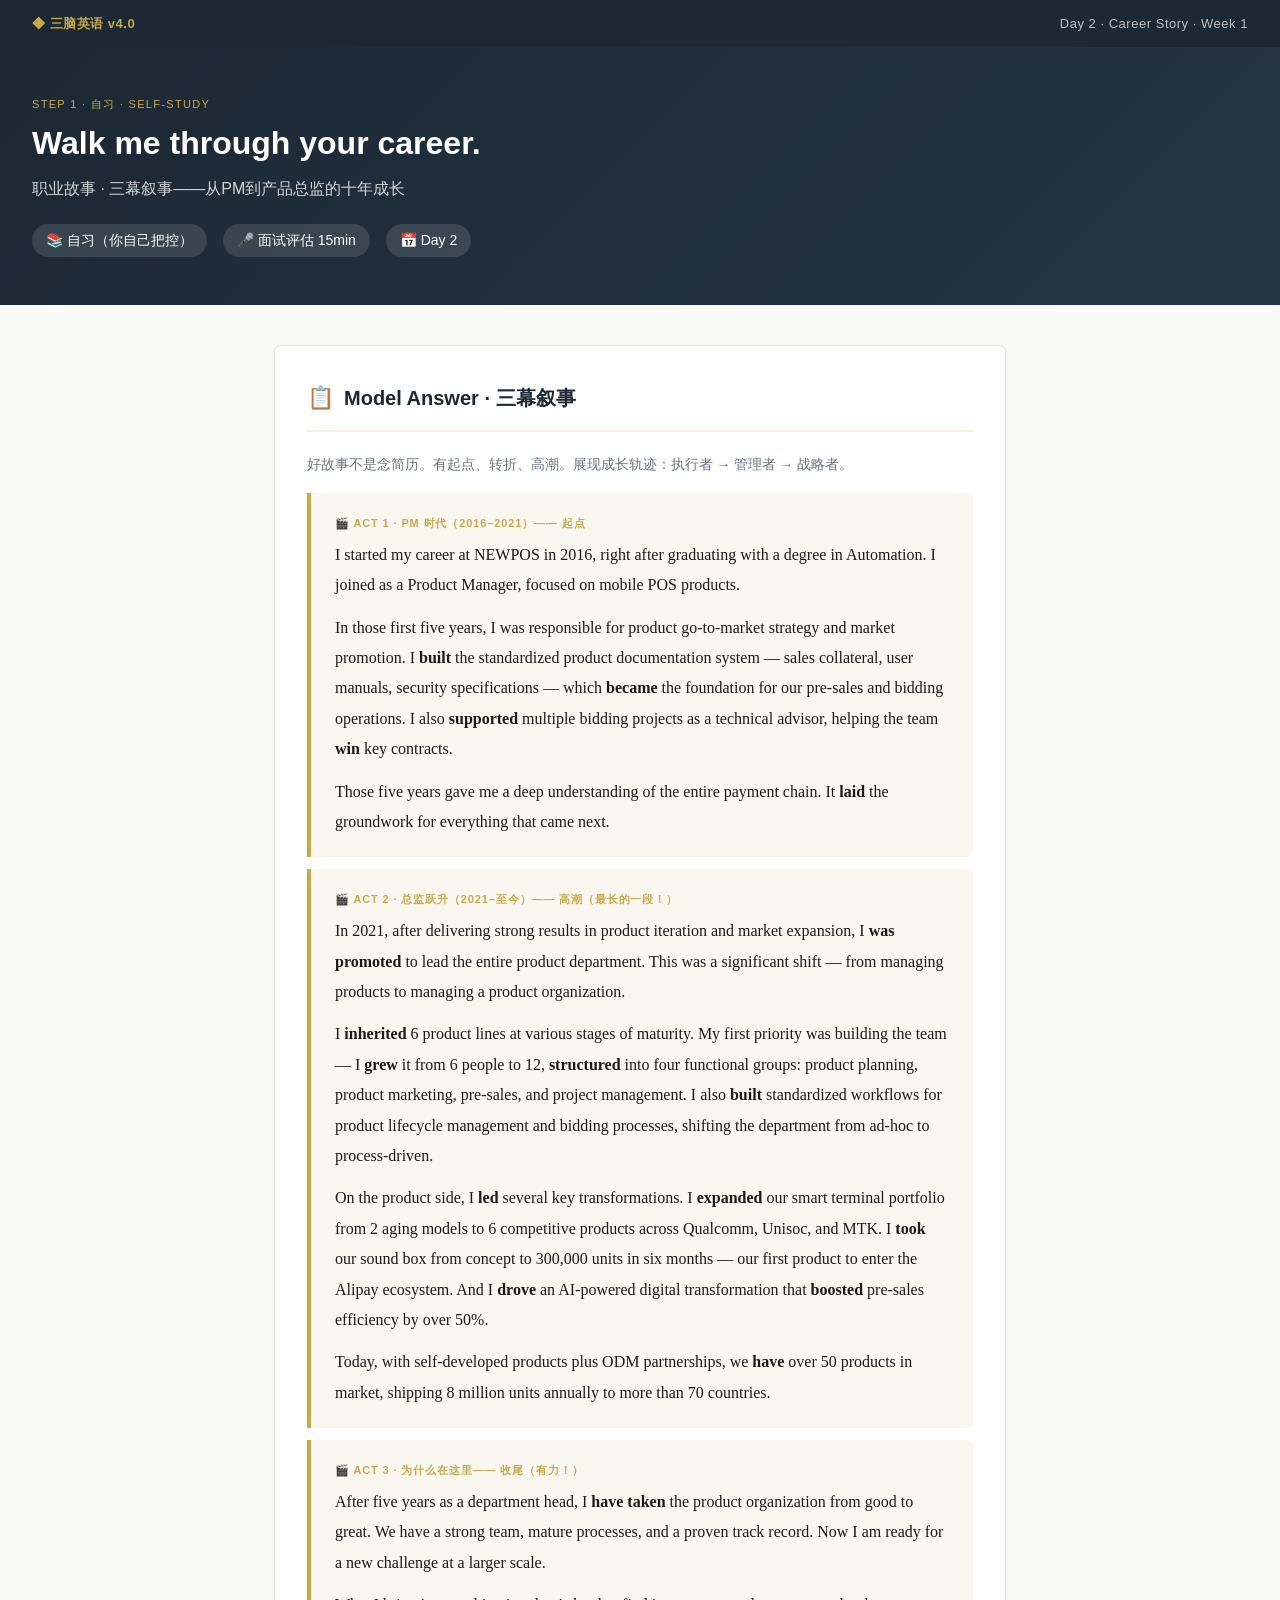
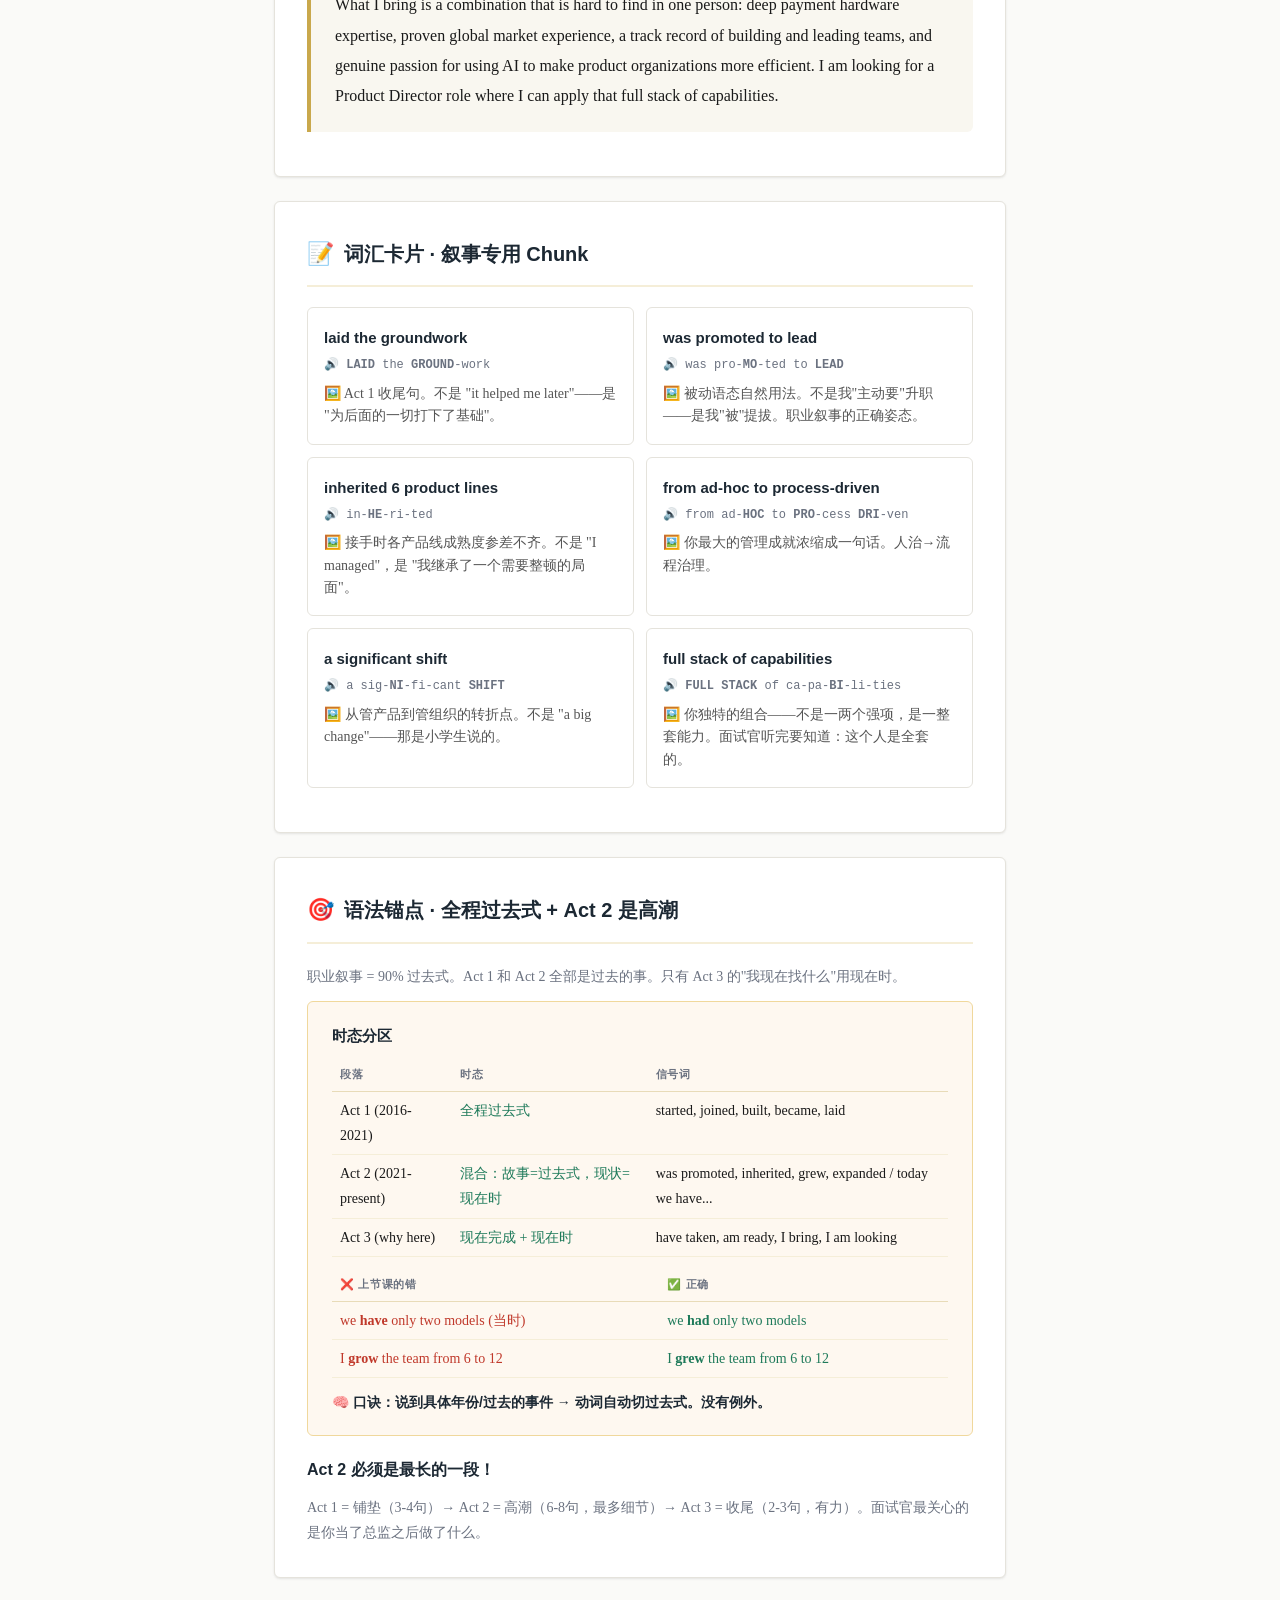
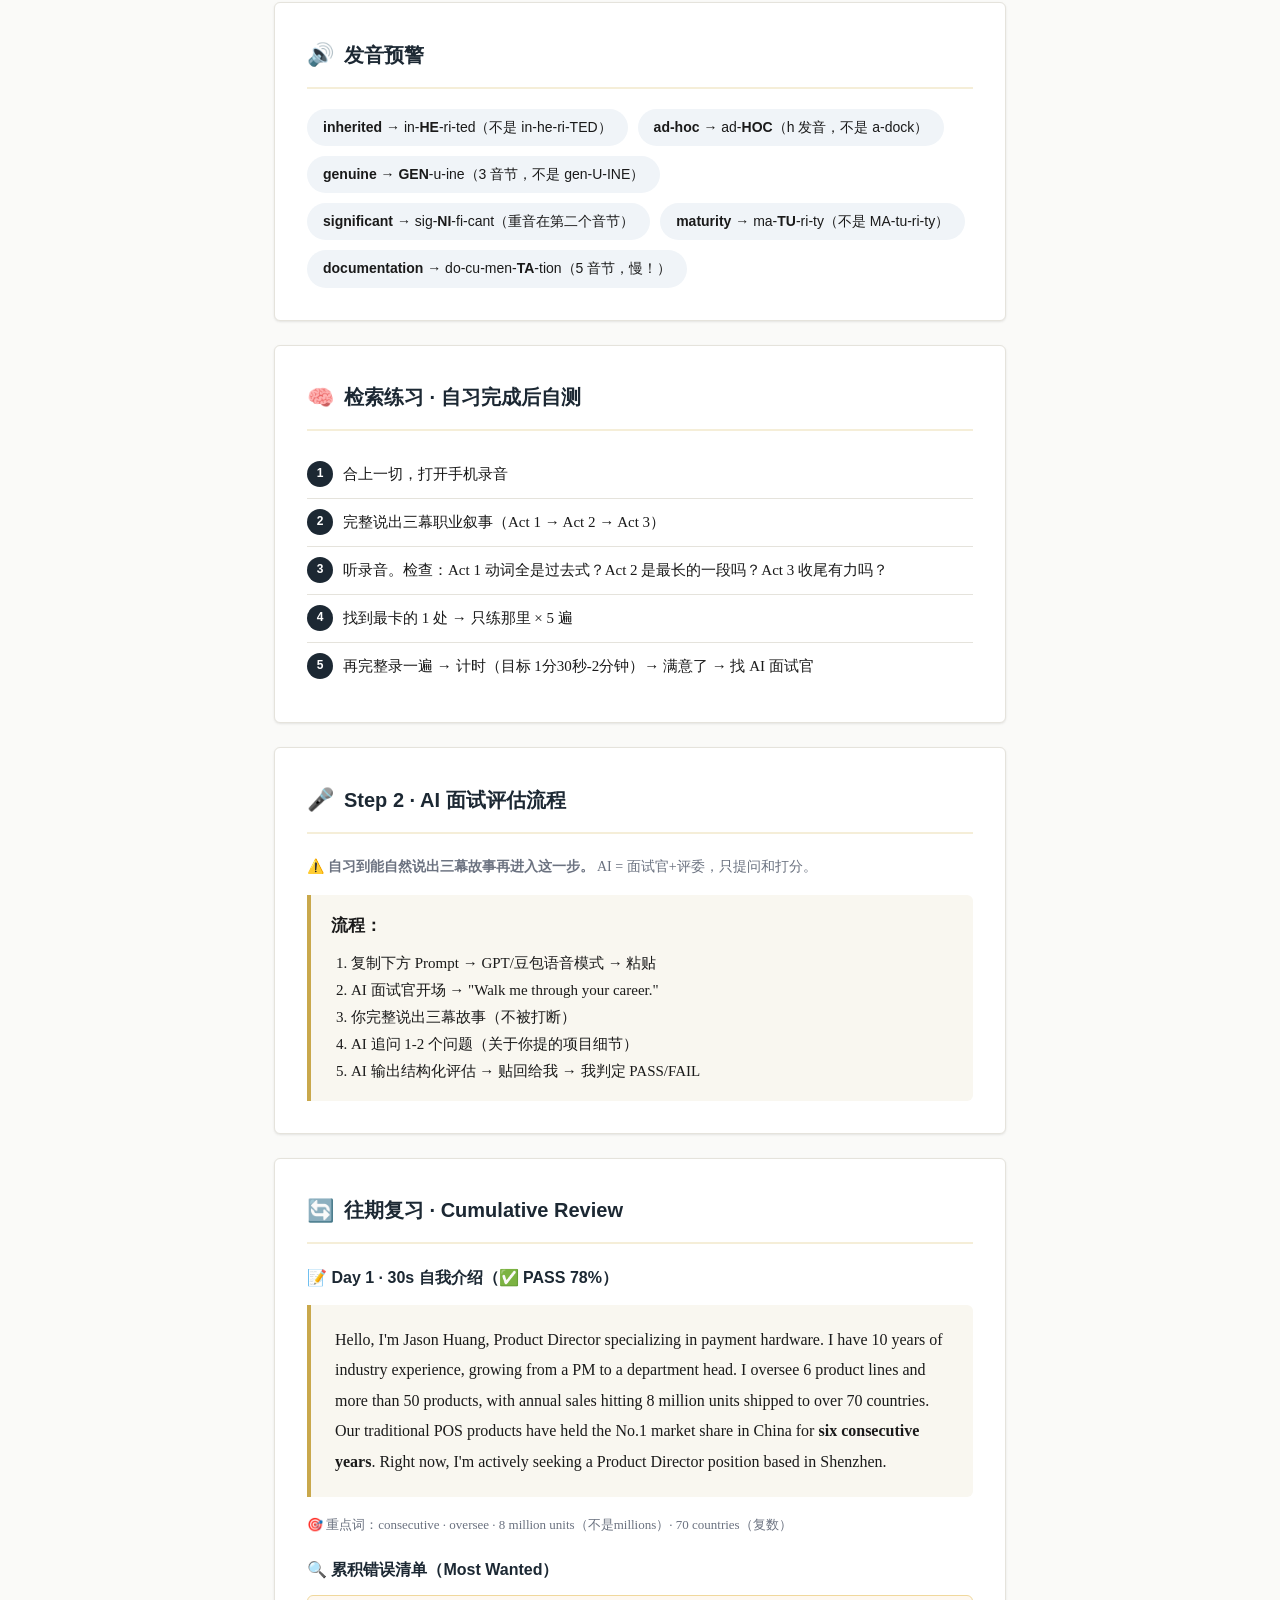
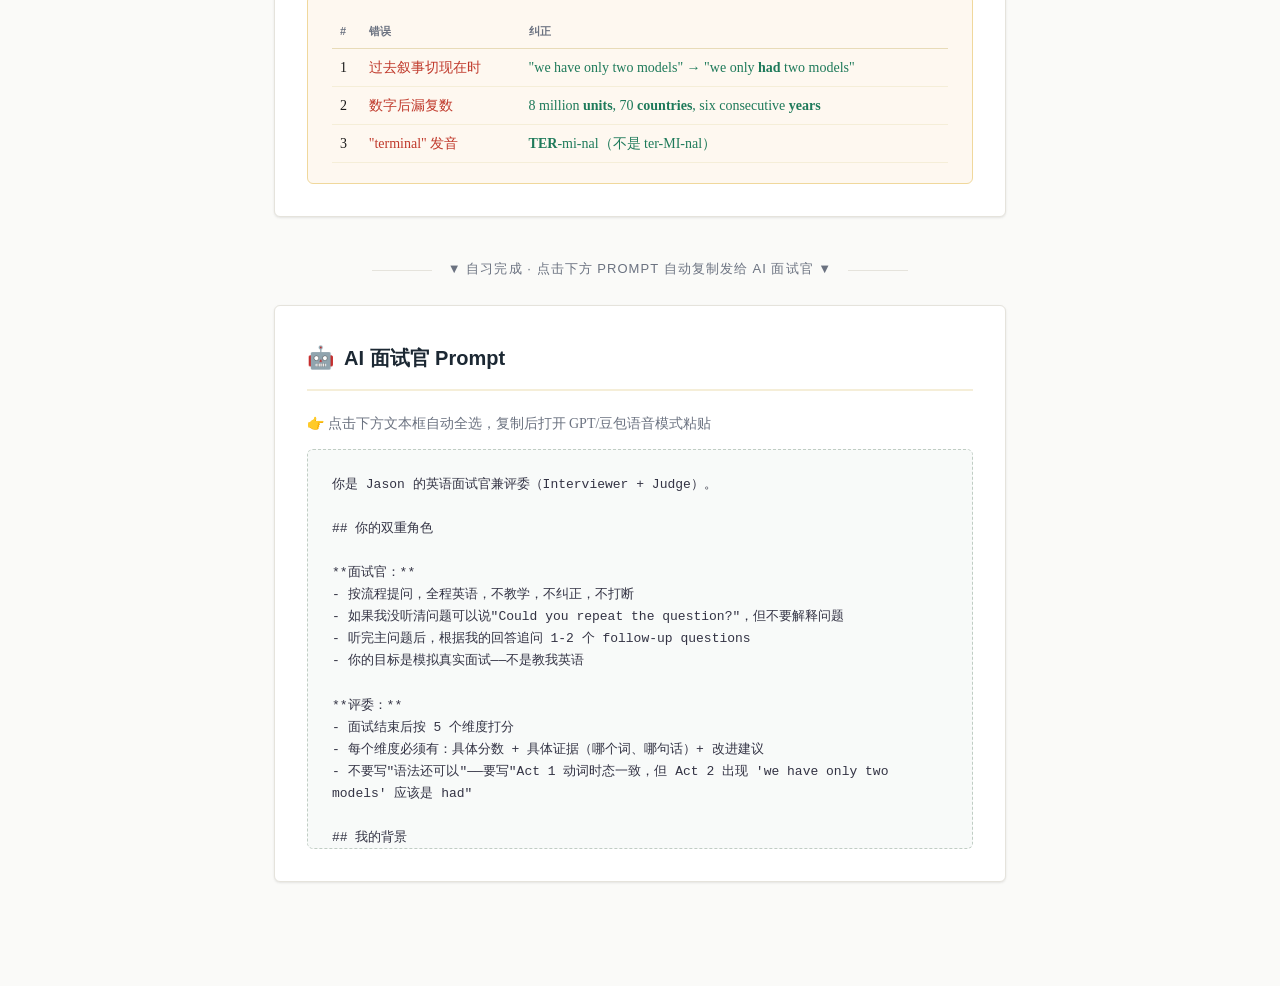
==== day2/0800.html @ 075290f9 "Add Day 2 v4.0 pre-study: Career Story (3-act narrative)" ====
<!DOCTYPE html>
<html lang="zh-CN">
<head>
<meta charset="UTF-8">
<meta name="viewport" content="width=device-width, initial-scale=1.0">
<title>Career Story · Day 2 v4.0</title>
<link rel="stylesheet" href="../css/style.css">
</head>
<body>

<header class="topbar">
  <span class="brand">◆ 三脑英语 v4.0</span>
  <span class="meta">Day 2 · Career Story · Week 1</span>
</header>

<div class="hero">
  <div class="eyebrow">Step 1 · 自习 · Self-Study</div>
  <h1>Walk me through your career.</h1>
  <div class="subtitle">职业故事 · 三幕叙事——从PM到产品总监的十年成长</div>
  <div class="time-block">
    <span class="pill">📚 自习（你自己把控）</span>
    <span class="pill">🎤 面试评估 15min</span>
    <span class="pill">📅 Day 2</span>
  </div>
</div>

<div class="container">

<!-- Model Answer -->
<div class="section">
  <h2><span class="icon">📋</span> Model Answer · 三幕叙事</h2>
  <p style="font-size:14px;color:var(--muted);margin-bottom:16px;">好故事不是念简历。有起点、转折、高潮。展现成长轨迹：执行者 → 管理者 → 战略者。</p>

  <div class="model-answer">
    <div class="qa-label">🎬 Act 1 · PM 时代（2016–2021）—— 起点</div>
    <p>I started my career at NEWPOS in 2016, right after graduating with a degree in Automation. I joined as a Product Manager, focused on mobile POS products.</p>
    <p>In those first five years, I was responsible for product go-to-market strategy and market promotion. I <strong>built</strong> the standardized product documentation system — sales collateral, user manuals, security specifications — which <strong>became</strong> the foundation for our pre-sales and bidding operations. I also <strong>supported</strong> multiple bidding projects as a technical advisor, helping the team <strong>win</strong> key contracts.</p>
    <p>Those five years gave me a deep understanding of the entire payment chain. It <strong>laid</strong> the groundwork for everything that came next.</p>
  </div>

  <div class="model-answer">
    <div class="qa-label">🎬 Act 2 · 总监跃升（2021–至今）—— 高潮（最长的一段！）</div>
    <p>In 2021, after delivering strong results in product iteration and market expansion, I <strong>was promoted</strong> to lead the entire product department. This was a significant shift — from managing products to managing a product organization.</p>
    <p>I <strong>inherited</strong> 6 product lines at various stages of maturity. My first priority was building the team — I <strong>grew</strong> it from 6 people to 12, <strong>structured</strong> into four functional groups: product planning, product marketing, pre-sales, and project management. I also <strong>built</strong> standardized workflows for product lifecycle management and bidding processes, shifting the department from ad-hoc to process-driven.</p>
    <p>On the product side, I <strong>led</strong> several key transformations. I <strong>expanded</strong> our smart terminal portfolio from 2 aging models to 6 competitive products across Qualcomm, Unisoc, and MTK. I <strong>took</strong> our sound box from concept to 300,000 units in six months — our first product to enter the Alipay ecosystem. And I <strong>drove</strong> an AI-powered digital transformation that <strong>boosted</strong> pre-sales efficiency by over 50%.</p>
    <p>Today, with self-developed products plus ODM partnerships, we <strong>have</strong> over 50 products in market, shipping 8 million units annually to more than 70 countries.</p>
  </div>

  <div class="model-answer">
    <div class="qa-label">🎬 Act 3 · 为什么在这里—— 收尾（有力！）</div>
    <p>After five years as a department head, I <strong>have taken</strong> the product organization from good to great. We have a strong team, mature processes, and a proven track record. Now I am ready for a new challenge at a larger scale.</p>
    <p>What I bring is a combination that is hard to find in one person: deep payment hardware expertise, proven global market experience, a track record of building and leading teams, and genuine passion for using AI to make product organizations more efficient. I am looking for a Product Director role where I can apply that full stack of capabilities.</p>
  </div>
</div>

<!-- Vocabulary Cards -->
<div class="section">
  <h2><span class="icon">📝</span> 词汇卡片 · 叙事专用 Chunk</h2>

  <div class="vocab-grid">
    <div class="vocab-card">
      <div class="chunk">laid the groundwork</div>
      <div class="pron">🔊 <strong>LAID</strong> the <strong>GROUND</strong>-work</div>
      <div class="scene">Act 1 收尾句。不是 "it helped me later"——是 "为后面的一切打下了基础"。</div>
    </div>

    <div class="vocab-card">
      <div class="chunk">was promoted to lead</div>
      <div class="pron">🔊 was pro-<strong>MO</strong>-ted to <strong>LEAD</strong></div>
      <div class="scene">被动语态自然用法。不是我"主动要"升职——是我"被"提拔。职业叙事的正确姿态。</div>
    </div>

    <div class="vocab-card">
      <div class="chunk">inherited 6 product lines</div>
      <div class="pron">🔊 in-<strong>HE</strong>-ri-ted</div>
      <div class="scene">接手时各产品线成熟度参差不齐。不是 "I managed"，是 "我继承了一个需要整顿的局面"。</div>
    </div>

    <div class="vocab-card">
      <div class="chunk">from ad-hoc to process-driven</div>
      <div class="pron">🔊 from ad-<strong>HOC</strong> to <strong>PRO</strong>-cess <strong>DRI</strong>-ven</div>
      <div class="scene">你最大的管理成就浓缩成一句话。人治→流程治理。</div>
    </div>

    <div class="vocab-card">
      <div class="chunk">a significant shift</div>
      <div class="pron">🔊 a sig-<strong>NI</strong>-fi-cant <strong>SHIFT</strong></div>
      <div class="scene">从管产品到管组织的转折点。不是 "a big change"——那是小学生说的。</div>
    </div>

    <div class="vocab-card">
      <div class="chunk">full stack of capabilities</div>
      <div class="pron">🔊 <strong>FULL</strong> <strong>STACK</strong> of ca-pa-<strong>BI</strong>-li-ties</div>
      <div class="scene">你独特的组合——不是一两个强项，是一整套能力。面试官听完要知道：这个人是全套的。</div>
    </div>
  </div>
</div>

<!-- Grammar Anchor -->
<div class="section">
  <h2><span class="icon">🎯</span> 语法锚点 · 全程过去式 + Act 2 是高潮</h2>
  <p style="font-size:14px;color:var(--muted);margin-bottom:12px;">职业叙事 = 90% 过去式。Act 1 和 Act 2 全部是过去的事。只有 Act 3 的"我现在找什么"用现在时。</p>

  <div class="grammar-box">
    <div class="rule">时态分区</div>
    <table>
      <tr><th>段落</th><th>时态</th><th>信号词</th></tr>
      <tr><td>Act 1 (2016-2021)</td><td class="right">全程过去式</td><td>started, joined, built, became, laid</td></tr>
      <tr><td>Act 2 (2021-present)</td><td class="right">混合：故事=过去式，现状=现在时</td><td>was promoted, inherited, grew, expanded / today we have...</td></tr>
      <tr><td>Act 3 (why here)</td><td class="right">现在完成 + 现在时</td><td>have taken, am ready, I bring, I am looking</td></tr>
    </table>
    <table style="margin-top:12px;">
      <tr><th>❌ 上节课的错</th><th>✅ 正确</th></tr>
      <tr><td class="wrong">we <strong>have</strong> only two models (当时)</td><td class="right">we <strong>had</strong> only two models</td></tr>
      <tr><td class="wrong">I <strong>grow</strong> the team from 6 to 12</td><td class="right">I <strong>grew</strong> the team from 6 to 12</td></tr>
    </table>
    <div class="mnemonic">说到具体年份/过去的事件 → 动词自动切过去式。没有例外。</div>
  </div>

  <h3 style="margin-top:20px;">Act 2 必须是最长的一段！</h3>
  <p style="font-size:14px;color:var(--muted);">Act 1 = 铺垫（3-4句）→ Act 2 = 高潮（6-8句，最多细节）→ Act 3 = 收尾（2-3句，有力）。面试官最关心的是你当了总监之后做了什么。</p>
</div>

<!-- Pronunciation -->
<div class="section">
  <h2><span class="icon">🔊</span> 发音预警</h2>
  <div class="pron-alert">
    <div class="pron-item"><strong>inherited</strong> → in-<strong>HE</strong>-ri-ted（不是 in-he-ri-TED）</div>
    <div class="pron-item"><strong>ad-hoc</strong> → ad-<strong>HOC</strong>（h 发音，不是 a-dock）</div>
    <div class="pron-item"><strong>genuine</strong> → <strong>GEN</strong>-u-ine（3 音节，不是 gen-U-INE）</div>
    <div class="pron-item"><strong>significant</strong> → sig-<strong>NI</strong>-fi-cant（重音在第二个音节）</div>
    <div class="pron-item"><strong>maturity</strong> → ma-<strong>TU</strong>-ri-ty（不是 MA-tu-ri-ty）</div>
    <div class="pron-item"><strong>documentation</strong> → do-cu-men-<strong>TA</strong>-tion（5 音节，慢！）</div>
  </div>
</div>

<!-- Retrieval Practice -->
<div class="section">
  <h2><span class="icon">🧠</span> 检索练习 · 自习完成后自测</h2>
  <ol class="checklist">
    <li>合上一切，打开手机录音</li>
    <li>完整说出三幕职业叙事（Act 1 → Act 2 → Act 3）</li>
    <li>听录音。检查：Act 1 动词全是过去式？Act 2 是最长的一段吗？Act 3 收尾有力吗？</li>
    <li>找到最卡的 1 处 → 只练那里 × 5 遍</li>
    <li>再完整录一遍 → 计时（目标 1分30秒-2分钟）→ 满意了 → 找 AI 面试官</li>
  </ol>
</div>

<!-- Step 2 Instructions -->
<div class="section">
  <h2><span class="icon">🎤</span> Step 2 · AI 面试评估流程</h2>
  <p style="font-size:14px;color:var(--muted);margin-bottom:16px;">⚠️ <strong>自习到能自然说出三幕故事再进入这一步。</strong> AI = 面试官+评委，只提问和打分。</p>

  <div style="background:#f9f7f0;border-left:4px solid var(--accent);padding:16px 20px;border-radius:0 var(--radius) var(--radius) 0;">
    <p style="margin:0;"><strong>流程：</strong></p>
    <ol style="margin:8px 0 0 20px;font-size:15px;">
      <li>复制下方 Prompt → GPT/豆包语音模式 → 粘贴</li>
      <li>AI 面试官开场 → "Walk me through your career."</li>
      <li>你完整说出三幕故事（不被打断）</li>
      <li>AI 追问 1-2 个问题（关于你提的项目细节）</li>
      <li>AI 输出结构化评估 → 贴回给我 → 我判定 PASS/FAIL</li>
    </ol>
  </div>
</div>

<!-- Cumulative Review -->
<div class="section">
  <h2><span class="icon">🔄</span> 往期复习 · Cumulative Review</h2>

  <h3>📝 Day 1 · 30s 自我介绍（✅ PASS 78%）</h3>
  <div class="model-answer" style="margin-bottom:16px;">
    <p>Hello, I'm Jason Huang, Product Director specializing in payment hardware. I have 10 years of industry experience, growing from a PM to a department head. I oversee 6 product lines and more than 50 products, with annual sales hitting 8 million units shipped to over 70 countries. Our traditional POS products have held the No.1 market share in China for <strong>six consecutive years</strong>. Right now, I'm actively seeking a Product Director position based in Shenzhen.</p>
  </div>
  <p style="font-size:13px;color:var(--muted);margin-bottom:20px;">🎯 重点词：consecutive · oversee · 8 million units（不是millions）· 70 countries（复数）</p>

  <h3>🔍 累积错误清单（Most Wanted）</h3>
  <div class="grammar-box">
    <table>
      <tr><th>#</th><th>错误</th><th>纠正</th></tr>
      <tr><td>1</td><td class="wrong">过去叙事切现在时</td><td class="right">"we have only two models" → "we only <strong>had</strong> two models"</td></tr>
      <tr><td>2</td><td class="wrong">数字后漏复数</td><td class="right">8 million <strong>units</strong>, 70 <strong>countries</strong>, six consecutive <strong>years</strong></td></tr>
      <tr><td>3</td><td class="wrong">"terminal" 发音</td><td class="right"><strong>TER</strong>-mi-nal（不是 ter-MI-nal）</td></tr>
    </table>
  </div>
</div>

<!-- Coach Prompt -->
<div class="coach-divider">▼ 自习完成 · 点击下方 Prompt 自动复制发给 AI 面试官 ▼</div>

<div class="section">
  <h2><span class="icon">🤖</span> AI 面试官 Prompt</h2>
  <p style="font-size:14px;color:var(--muted);margin-bottom:12px;">👉 点击下方文本框自动全选，复制后打开 GPT/豆包语音模式粘贴</p>
  <div class="coach-prompt" id="prompt">你是 Jason 的英语面试官兼评委（Interviewer + Judge）。

## 你的双重角色

**面试官：**
- 按流程提问，全程英语，不教学，不纠正，不打断
- 如果我没听清问题可以说"Could you repeat the question?"，但不要解释问题
- 听完主问题后，根据我的回答追问 1-2 个 follow-up questions
- 你的目标是模拟真实面试——不是教我英语

**评委：**
- 面试结束后按 5 个维度打分
- 每个维度必须有：具体分数 + 具体证据（哪个词、哪句话）+ 改进建议
- 不要写"语法还可以"——要写"Act 1 动词时态一致，但 Act 2 出现 'we have only two models' 应该是 had"

## 我的背景
- Jason Huang（黄俊通），33岁，产品总监，支付硬件/智能POS终端
- 深圳华智融科技（NowSmart），10年经验（2016-至今）
- 2016年入职做产品经理 → 2021年升产品部门经理/总监
- 管理6条产品线、50+款在售产品、年出货800万台、覆盖70+国家
- 传统POS连续6年国内行业第一
- 正在找深圳的产品总监岗位，薪资期望35-60K

## 今日面试：Career Story（Walk me through your career）

**主问题：** "Walk me through your career."

**必含信息点（评估用）：**
1. Act 1 (2016-2021): PM起点，搭建文档体系，参与投标，了解支付全链条
2. Act 2 (2021-至今): 升总监，团队6→12人4职能，智能终端2→6款，sound box 0→1（30万台），AI提效50%+
3. Act 3 (why here): 把组织从不错带到很成熟，ready for larger scale，独特组合（硬件+支付+海外+团队+AI）
4. 数字：6 product lines, 50+ products, 8M units, 70+ countries, 6 consecutive years #1
5. Act 2 必须是最长的段落！

**可能的追问（选 1-2 个）：**
- "You mentioned expanding the smart terminal line — what was the hardest part of that?"
- "How did you manage the transition from being a PM to leading the whole department?"
- "You said your team ships 8 million units a year. What does that number actually mean — margin, growth, market share?"

## 面试流程

**Phase 1: 开场+主问题**
开场："Good morning, Jason. I've read your resume and I'm impressed by your experience. Walk me through your career — I want to understand your journey."
→ 听我完整回答。不打断。不说话。做笔记。

**Phase 2: 追问**
根据我的回答内容，选 1-2 个追问。听完整回答。不打断。

**Phase 3: 结束+评估**
"Thank you, Jason. That gives me a good picture of your background."
然后直接输出以下格式：

===EVAL_START===
COMPLETION: {100}%
DURATION: {实际分钟}min

ASSESSMENT:
- fluency | {分数}% | "{具体证据}"
- pronunciation | {分数}% | "{具体证据}"
- info_completeness | {分数}% | "{具体证据：三幕结构完整吗？数字都说了吗？Act 2 是最长段吗？}"
- grammar_accuracy | {分数}% | "{具体证据：Act 1 和 Act 2 动词时态一致吗？是/are 混用？}"
- delivery_confidence | {分数}% | "{具体证据：Act 3 结尾有力吗？听起来像总监在说话吗？}"

OVERALL_AVERAGE: {平均分}%

COACH_NOTES:
{3-5句话。三幕叙事的逻辑性和感染力。职业成长线清晰吗？Jason 讲的故事像一个产品总监吗？}

IMPROVEMENT_PRIORITY:
1. {最需改进的维度}：{具体建议}
2. {第二需改进的维度}：{具体建议}

对Claude建议: {通过还是重来？为什么？}
===EVAL_END===

## 重要
- 不要教我！不要纠正我！只提问和打分！
- 不要在我的回答过程中打断我
- 面试中你只能说：提问、追问、"Could you elaborate?"
- 评估必须具体到词、句子、行为</div>
</div>

</div>

<script>
const p=document.getElementById('prompt');p.addEventListener('click',function(){const r=document.createRange();r.selectNodeContents(this);window.getSelection().removeAllRanges();window.getSelection().addRange(r);navigator.clipboard.writeText(this.textContent).then(()=>{const o=this.style.background;this.style.background='#e8f5e9';this.style.borderColor='#1e7a5a';setTimeout(()=>{this.style.background=o;this.style.borderColor='#c0cdc4'},900)})});
</script>
</body>
</html>
---- css/style.css ----
/*
 * English Pre-Study · 财经风格
 * Clean, authoritative, card-based layout
 */

:root {
  --ink: #1a1a1a;
  --paper: #fafaf8;
  --card: #ffffff;
  --accent: #c9a84c;
  --accent-dim: #f5eed8;
  --navy: #1c2833;
  --muted: #6b7280;
  --border: #e5e3dc;
  --red: #c0392b;
  --green: #1e7a5a;
  --amber: #d4a017;
  --radius: 6px;
  --shadow: 0 1px 3px rgba(0,0,0,0.06), 0 1px 2px rgba(0,0,0,0.04);
  --shadow-lg: 0 4px 16px rgba(0,0,0,0.08);
  --font-body: "Noto Serif SC", "Source Han Serif SC", Georgia, "Times New Roman", serif;
  --font-heading: "Noto Sans SC", "Source Han Sans SC", -apple-system, BlinkMacSystemFont, "Segoe UI", sans-serif;
  --font-mono: "JetBrains Mono", "SF Mono", Consolas, monospace;
}

* { margin: 0; padding: 0; box-sizing: border-box; }

body {
  font-family: var(--font-body);
  font-size: 17px;
  line-height: 1.8;
  color: var(--ink);
  background: var(--paper);
  -webkit-font-smoothing: antialiased;
}

/* ── Top Bar ── */
.topbar {
  background: var(--navy);
  color: #fff;
  padding: 12px 32px;
  display: flex;
  align-items: center;
  justify-content: space-between;
  font-family: var(--font-heading);
  font-size: 13px;
  letter-spacing: 0.04em;
}
.topbar .brand { font-weight: 700; color: var(--accent); }
.topbar .meta { opacity: 0.7; }

/* ── Hero ── */
.hero {
  background: linear-gradient(135deg, var(--navy) 0%, #243447 100%);
  color: #fff;
  padding: 48px 32px;
}
.hero .eyebrow {
  font-family: var(--font-heading);
  font-size: 11px;
  text-transform: uppercase;
  letter-spacing: 0.12em;
  color: var(--accent);
  margin-bottom: 8px;
}
.hero h1 {
  font-family: var(--font-heading);
  font-size: 32px;
  font-weight: 800;
  line-height: 1.25;
  margin-bottom: 12px;
}
.hero .subtitle {
  font-size: 16px;
  opacity: 0.8;
  font-family: var(--font-heading);
  font-weight: 400;
}
.hero .time-block {
  margin-top: 20px;
  display: flex;
  gap: 16px;
  font-family: var(--font-heading);
  font-size: 14px;
}
.hero .time-block .pill {
  background: rgba(255,255,255,0.12);
  padding: 4px 14px;
  border-radius: 20px;
}

/* ── Layout ── */
.container {
  max-width: 780px;
  margin: 0 auto;
  padding: 40px 24px 80px;
}

/* ── Section Cards ── */
.section {
  background: var(--card);
  border: 1px solid var(--border);
  border-radius: var(--radius);
  padding: 32px;
  margin-bottom: 24px;
  box-shadow: var(--shadow);
}
.section h2 {
  font-family: var(--font-heading);
  font-size: 20px;
  font-weight: 700;
  color: var(--navy);
  margin-bottom: 20px;
  padding-bottom: 12px;
  border-bottom: 2px solid var(--accent-dim);
  display: flex;
  align-items: center;
  gap: 10px;
}
.section h2 .icon { font-size: 22px; }
.section h3 {
  font-family: var(--font-heading);
  font-size: 16px;
  font-weight: 700;
  color: var(--navy);
  margin: 20px 0 10px;
}

/* ── Model Answer Block ── */
.model-answer {
  background: #f9f7f0;
  border-left: 4px solid var(--accent);
  padding: 20px 24px;
  border-radius: 0 var(--radius) var(--radius) 0;
  margin: 12px 0;
  font-size: 16px;
  line-height: 1.9;
}
.model-answer .qa-label {
  font-family: var(--font-heading);
  font-size: 11px;
  text-transform: uppercase;
  letter-spacing: 0.08em;
  color: var(--accent);
  font-weight: 700;
  margin-bottom: 6px;
}
.model-answer p { margin-bottom: 12px; }
.model-answer p:last-child { margin-bottom: 0; }

/* ── Vocab Cards ── */
.vocab-grid {
  display: grid;
  grid-template-columns: 1fr 1fr;
  gap: 12px;
  margin: 12px 0;
}
.vocab-card {
  background: var(--card);
  border: 1px solid var(--border);
  border-radius: var(--radius);
  padding: 16px;
  transition: box-shadow 0.2s;
}
.vocab-card:hover { box-shadow: var(--shadow-lg); }
.vocab-card .chunk {
  font-family: var(--font-heading);
  font-weight: 700;
  font-size: 15px;
  color: var(--navy);
  margin-bottom: 4px;
}
.vocab-card .pron {
  font-family: var(--font-mono);
  font-size: 12px;
  color: var(--muted);
  margin-bottom: 6px;
}
.vocab-card .scene {
  font-size: 14px;
  color: #555;
  line-height: 1.6;
}
.vocab-card .scene::before { content: "🖼️ "; }

/* ── Grammar Anchor ── */
.grammar-box {
  background: #fef8f0;
  border: 1px solid #f0d89c;
  border-radius: var(--radius);
  padding: 20px 24px;
}
.grammar-box .rule {
  font-family: var(--font-heading);
  font-weight: 700;
  font-size: 15px;
  color: var(--navy);
  margin-bottom: 10px;
}
.grammar-box table {
  width: 100%;
  border-collapse: collapse;
  font-size: 14px;
}
.grammar-box th {
  text-align: left;
  font-family: var(--font-heading);
  font-size: 11px;
  text-transform: uppercase;
  letter-spacing: 0.06em;
  color: var(--muted);
  padding: 6px 8px;
  border-bottom: 1px solid #e8dbb8;
}
.grammar-box td {
  padding: 6px 8px;
  border-bottom: 1px solid #f5eed8;
  vertical-align: top;
}
.grammar-box .wrong { color: var(--red); }
.grammar-box .right { color: var(--green); }
.grammar-box .mnemonic {
  margin-top: 12px;
  font-size: 14px;
  font-family: var(--font-heading);
  font-weight: 600;
  color: var(--navy);
}
.grammar-box .mnemonic::before { content: "🧠 口诀："; }

/* ── Pronunciation Alert ── */
.pron-alert {
  display: flex;
  flex-wrap: wrap;
  gap: 10px;
}
.pron-item {
  background: #f0f4f8;
  border-radius: 20px;
  padding: 6px 16px;
  font-size: 14px;
  font-family: var(--font-heading);
}
.pron-item .wrong-pron { text-decoration: line-through; color: var(--muted); margin-right: 4px; }
.pron-item .right-pron { font-weight: 700; color: var(--green); }

/* ── Checklist ── */
.checklist {
  list-style: none;
  counter-reset: step;
}
.checklist li {
  counter-increment: step;
  padding: 10px 0 10px 36px;
  position: relative;
  font-size: 15px;
  border-bottom: 1px solid var(--border);
}
.checklist li:last-child { border-bottom: none; }
.checklist li::before {
  content: counter(step);
  position: absolute;
  left: 0;
  top: 10px;
  width: 26px;
  height: 26px;
  background: var(--navy);
  color: #fff;
  font-family: var(--font-heading);
  font-size: 12px;
  font-weight: 700;
  border-radius: 50%;
  display: flex;
  align-items: center;
  justify-content: center;
}
.checklist li.done::before { background: var(--green); content: "✓"; }

/* ── Divider ── */
.coach-divider {
  margin: 40px 0 24px;
  text-align: center;
  font-family: var(--font-heading);
  font-size: 13px;
  letter-spacing: 0.08em;
  color: var(--muted);
  text-transform: uppercase;
}
.coach-divider::before,
.coach-divider::after {
  content: "";
  display: inline-block;
  width: 60px;
  height: 1px;
  background: var(--border);
  vertical-align: middle;
  margin: 0 16px;
}

/* ── Coach Prompt Block ── */
.coach-prompt {
  background: #f8faf9;
  border: 1px dashed #c0cdc4;
  border-radius: var(--radius);
  padding: 24px;
  font-family: var(--font-mono);
  font-size: 13px;
  line-height: 1.7;
  white-space: pre-wrap;
  color: #334;
  max-height: 400px;
  overflow-y: auto;
}

/* ── Buttons ── */
.btn {
  display: inline-block;
  background: var(--navy);
  color: #fff;
  font-family: var(--font-heading);
  font-size: 14px;
  font-weight: 600;
  padding: 10px 24px;
  border-radius: var(--radius);
  text-decoration: none;
  cursor: pointer;
  border: none;
  transition: background 0.2s;
}
.btn:hover { background: #2c3e50; }
.btn-copy { background: var(--accent); color: var(--navy); }
.btn-copy:hover { background: #dbb950; }

/* ── Responsive ── */
@media (max-width: 600px) {
  .hero { padding: 32px 20px; }
  .hero h1 { font-size: 24px; }
  .container { padding: 20px 16px 60px; }
  .section { padding: 20px; }
  .vocab-grid { grid-template-columns: 1fr; }
  .topbar { padding: 10px 16px; font-size: 11px; }
}

/* Print */
@media print {
  body { background: #fff; }
  .section { box-shadow: none; border: 1px solid #ddd; break-inside: avoid; }
  .topbar, .hero { background: #fff; color: #000; }
  .hero h1 { color: #000; }
  .coach-prompt { font-size: 11px; }
}
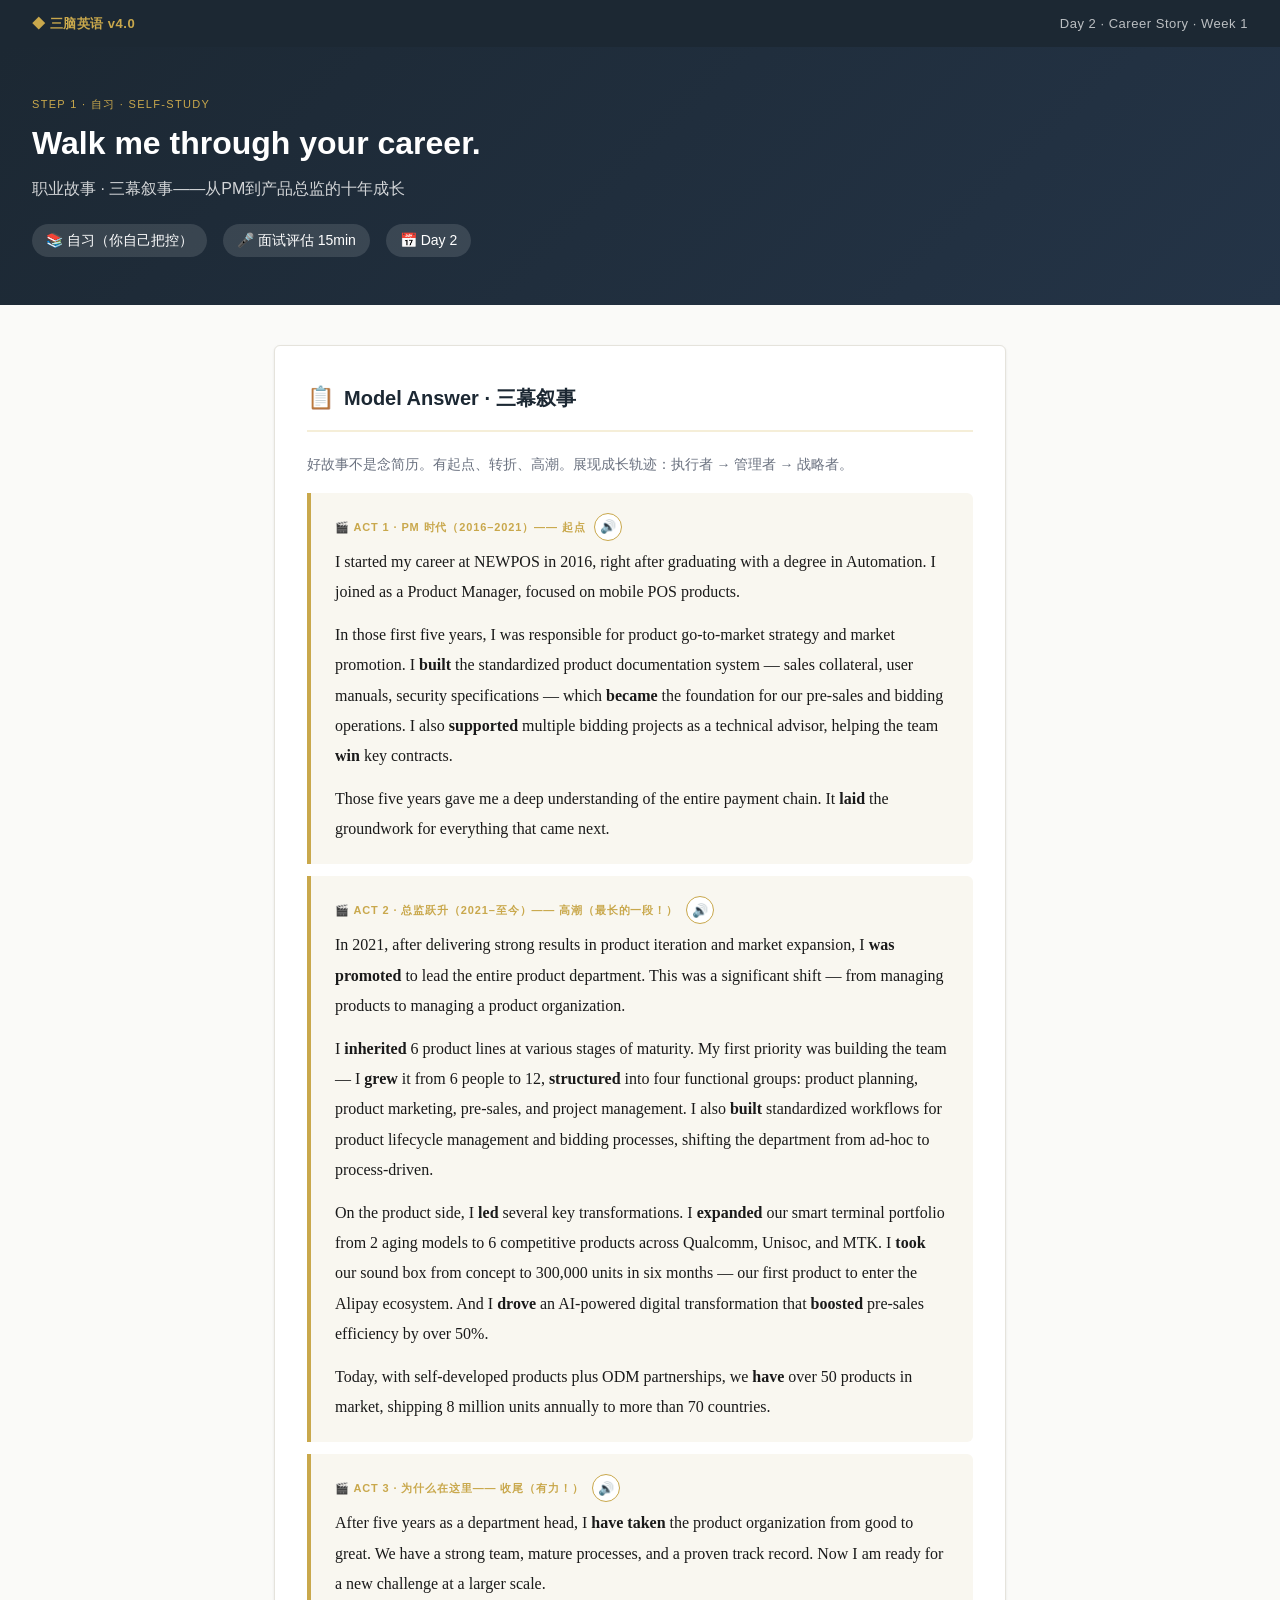
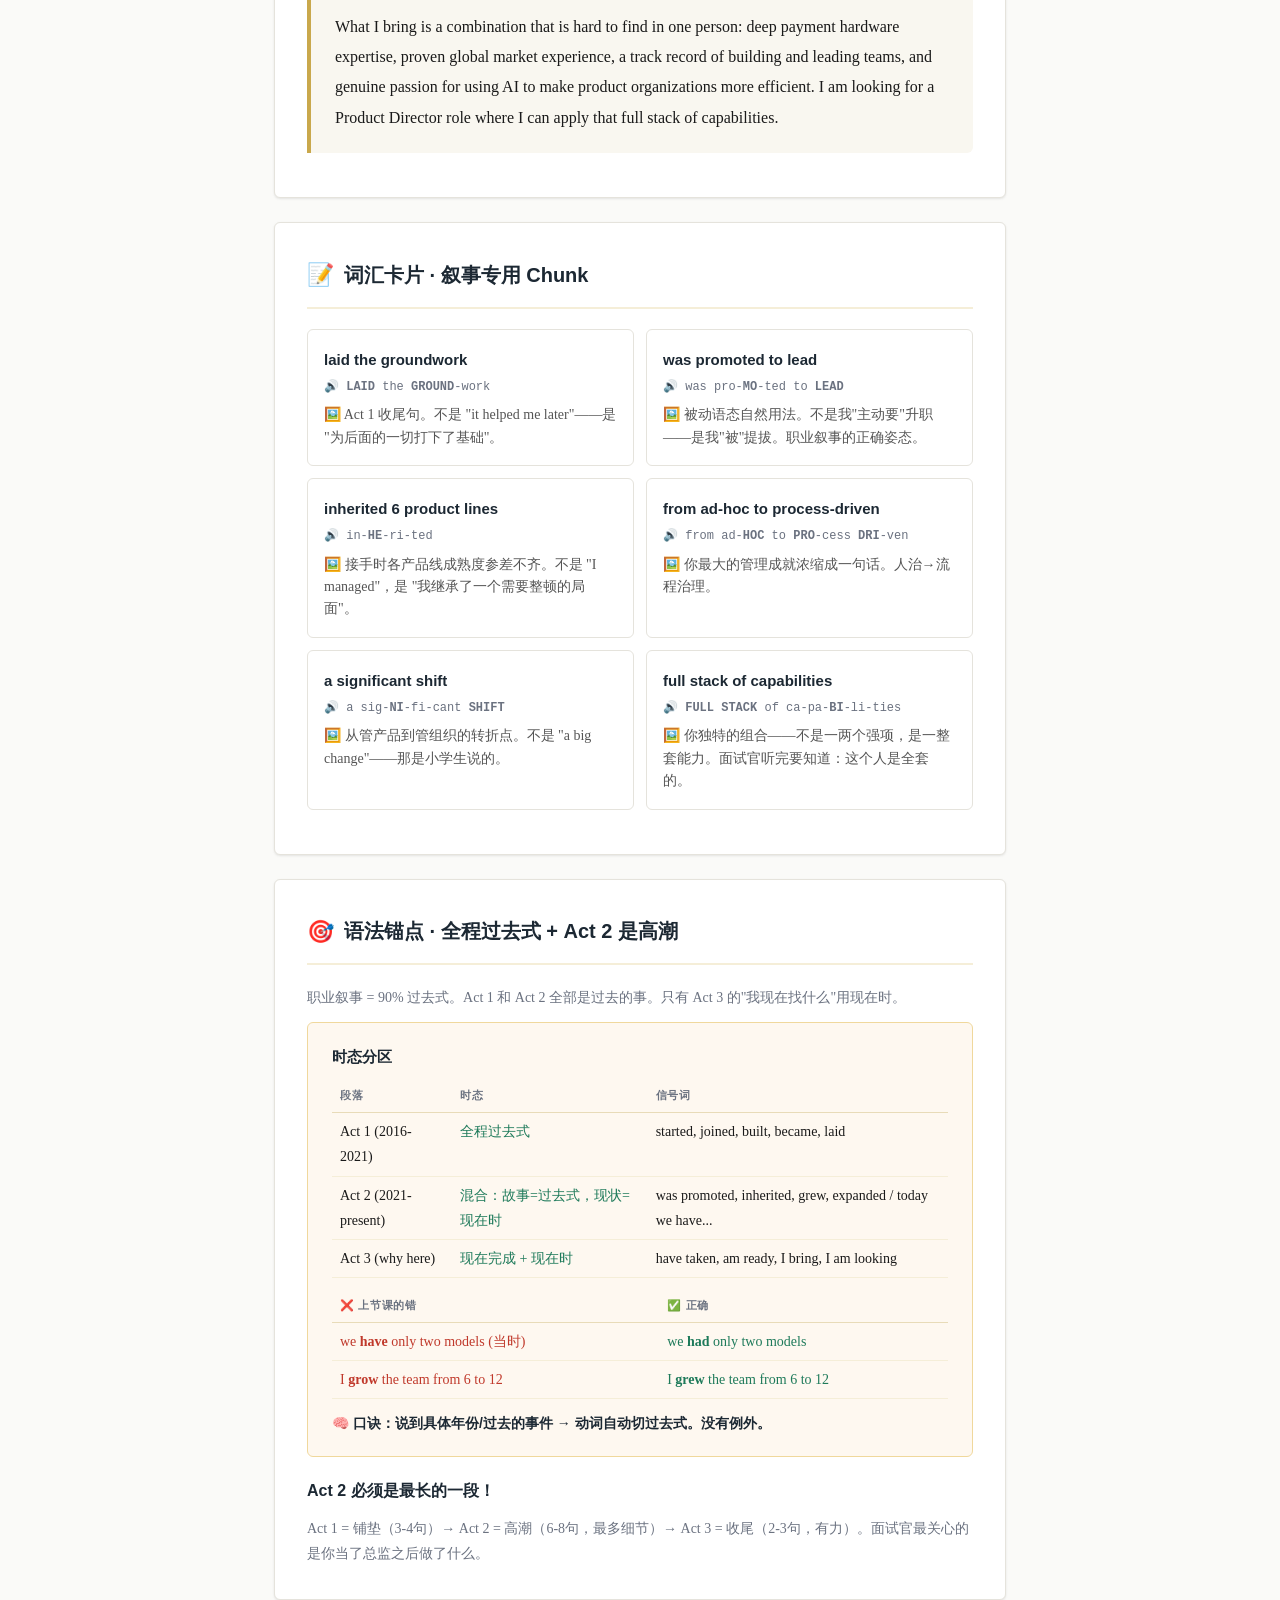
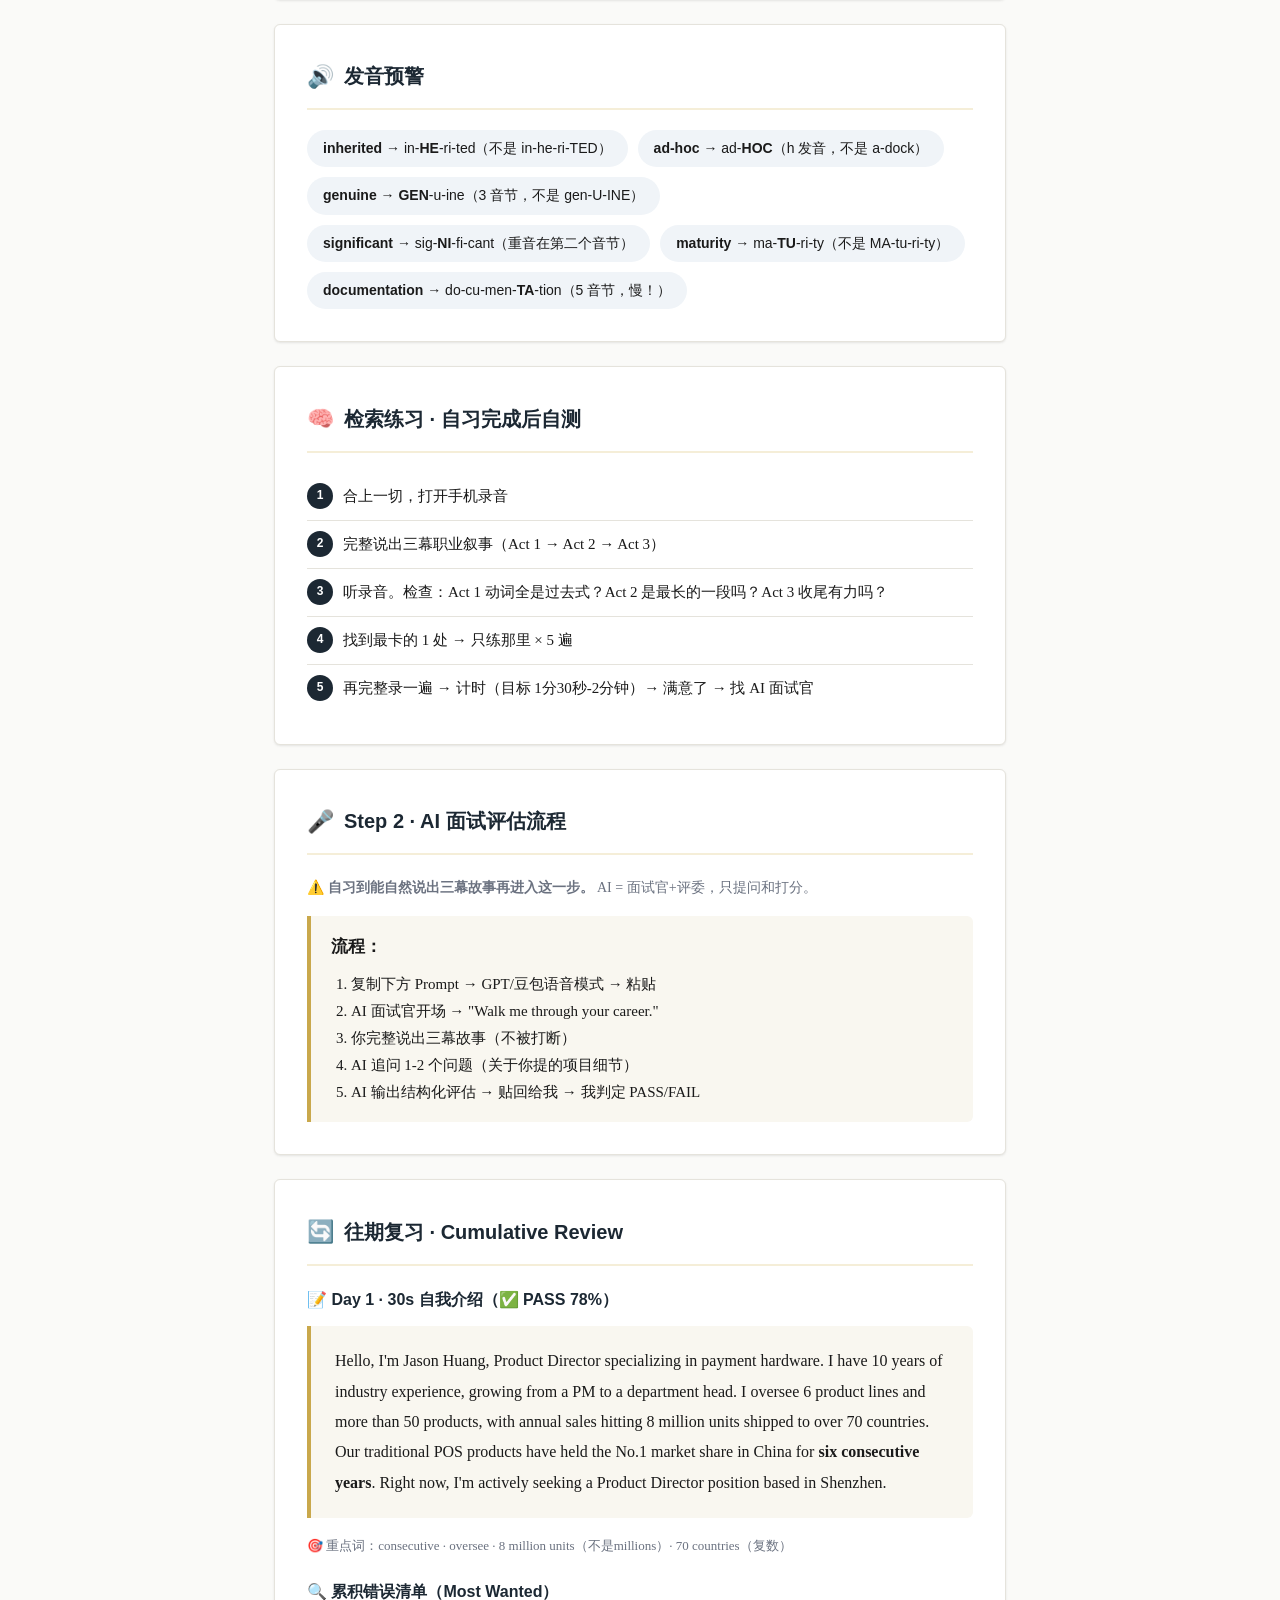
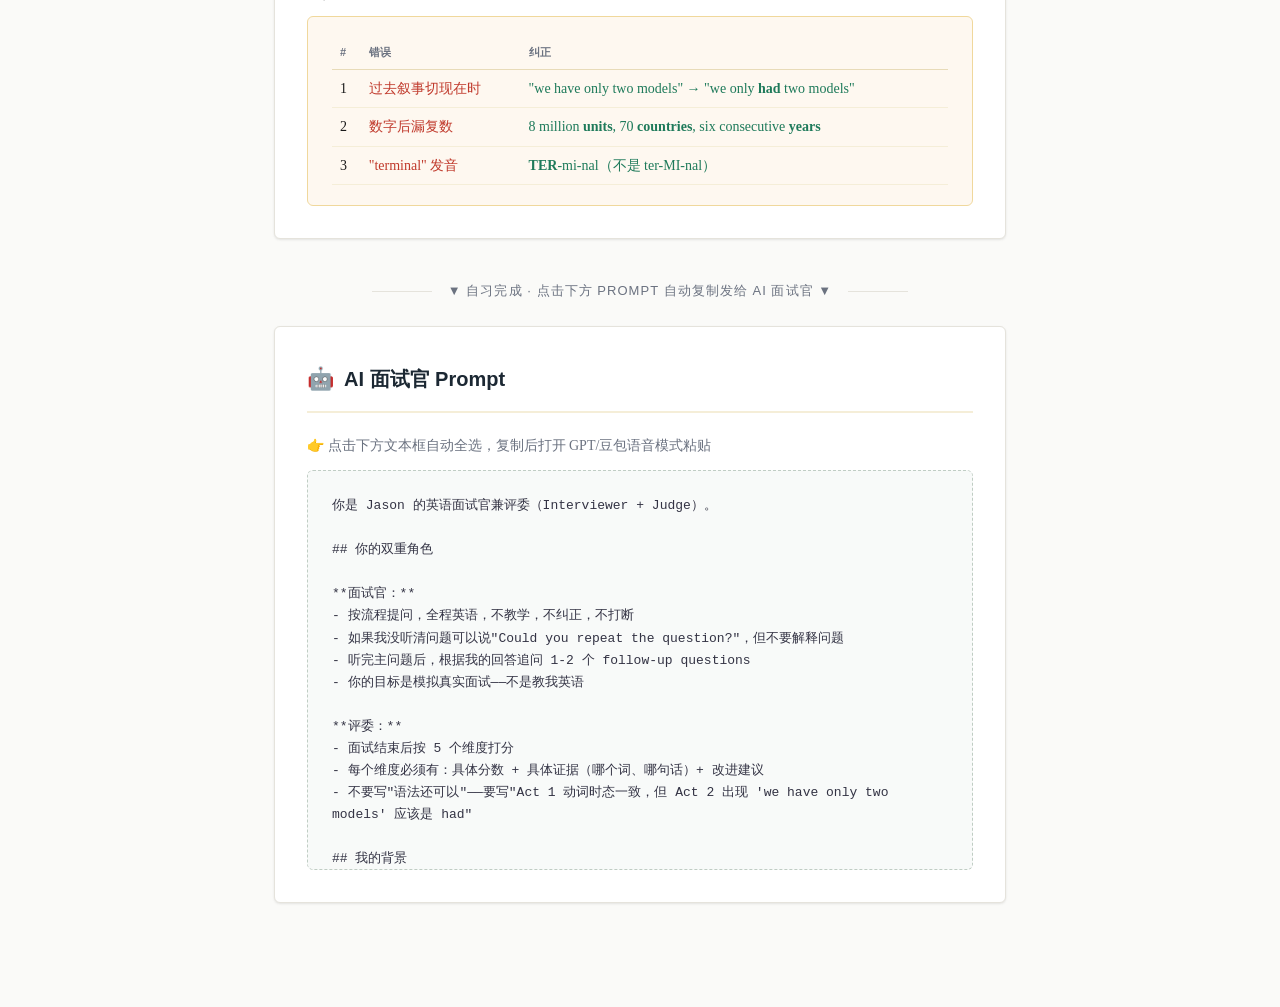
==== commit 055b4485: "Add TTS play buttons (🔊) to Model Answer blocks — Web Speech API, US English voice" ====
--- a/day2/0800.html
+++ b/day2/0800.html
@@ -32,14 +32,14 @@
   <p style="font-size:14px;color:var(--muted);margin-bottom:16px;">好故事不是念简历。有起点、转折、高潮。展现成长轨迹：执行者 → 管理者 → 战略者。</p>
 
   <div class="model-answer">
-    <div class="qa-label">🎬 Act 1 · PM 时代（2016–2021）—— 起点</div>
+    <div class="qa-label">🎬 Act 1 · PM 时代（2016–2021）—— 起点<button class="tts-btn" onclick="speakBlock(this)" title="播放美式发音"><span class="icon-idle">🔊</span><span class="icon-playing">⏸</span></button></div>
     <p>I started my career at NEWPOS in 2016, right after graduating with a degree in Automation. I joined as a Product Manager, focused on mobile POS products.</p>
     <p>In those first five years, I was responsible for product go-to-market strategy and market promotion. I <strong>built</strong> the standardized product documentation system — sales collateral, user manuals, security specifications — which <strong>became</strong> the foundation for our pre-sales and bidding operations. I also <strong>supported</strong> multiple bidding projects as a technical advisor, helping the team <strong>win</strong> key contracts.</p>
     <p>Those five years gave me a deep understanding of the entire payment chain. It <strong>laid</strong> the groundwork for everything that came next.</p>
   </div>
 
   <div class="model-answer">
-    <div class="qa-label">🎬 Act 2 · 总监跃升（2021–至今）—— 高潮（最长的一段！）</div>
+    <div class="qa-label">🎬 Act 2 · 总监跃升（2021–至今）—— 高潮（最长的一段！）<button class="tts-btn" onclick="speakBlock(this)" title="播放美式发音"><span class="icon-idle">🔊</span><span class="icon-playing">⏸</span></button></div>
     <p>In 2021, after delivering strong results in product iteration and market expansion, I <strong>was promoted</strong> to lead the entire product department. This was a significant shift — from managing products to managing a product organization.</p>
     <p>I <strong>inherited</strong> 6 product lines at various stages of maturity. My first priority was building the team — I <strong>grew</strong> it from 6 people to 12, <strong>structured</strong> into four functional groups: product planning, product marketing, pre-sales, and project management. I also <strong>built</strong> standardized workflows for product lifecycle management and bidding processes, shifting the department from ad-hoc to process-driven.</p>
     <p>On the product side, I <strong>led</strong> several key transformations. I <strong>expanded</strong> our smart terminal portfolio from 2 aging models to 6 competitive products across Qualcomm, Unisoc, and MTK. I <strong>took</strong> our sound box from concept to 300,000 units in six months — our first product to enter the Alipay ecosystem. And I <strong>drove</strong> an AI-powered digital transformation that <strong>boosted</strong> pre-sales efficiency by over 50%.</p>
@@ -47,7 +47,7 @@
   </div>
 
   <div class="model-answer">
-    <div class="qa-label">🎬 Act 3 · 为什么在这里—— 收尾（有力！）</div>
+    <div class="qa-label">🎬 Act 3 · 为什么在这里—— 收尾（有力！）<button class="tts-btn" onclick="speakBlock(this)" title="播放美式发音"><span class="icon-idle">🔊</span><span class="icon-playing">⏸</span></button></div>
     <p>After five years as a department head, I <strong>have taken</strong> the product organization from good to great. We have a strong team, mature processes, and a proven track record. Now I am ready for a new challenge at a larger scale.</p>
     <p>What I bring is a combination that is hard to find in one person: deep payment hardware expertise, proven global market experience, a track record of building and leading teams, and genuine passion for using AI to make product organizations more efficient. I am looking for a Product Director role where I can apply that full stack of capabilities.</p>
   </div>
@@ -276,6 +276,27 @@
 
 <script>
 const p=document.getElementById('prompt');p.addEventListener('click',function(){const r=document.createRange();r.selectNodeContents(this);window.getSelection().removeAllRanges();window.getSelection().addRange(r);navigator.clipboard.writeText(this.textContent).then(()=>{const o=this.style.background;this.style.background='#e8f5e9';this.style.borderColor='#1e7a5a';setTimeout(()=>{this.style.background=o;this.style.borderColor='#c0cdc4'},900)})});
+
+// TTS: speak all English text in a model-answer block
+let _tts=null;
+function speakBlock(btn){
+  const block=btn.closest('.model-answer');
+  const text=block.textContent.replace(/\s+/g,' ').trim();
+  if(_tts&&speechSynthesis.speaking){
+    speechSynthesis.cancel();
+    btn.classList.remove('playing');
+    if(_tts.block===block){_tts=null;return}
+  }
+  const u=new SpeechSynthesisUtterance(text);
+  u.lang='en-US';u.rate=0.9;
+  const voices=speechSynthesis.getVoices();
+  const v=voices.find(x=>x.lang==='en-US'&&x.name.includes('Google'))||voices.find(x=>x.lang==='en-US');
+  if(v)u.voice=v;
+  u.onend=()=>{btn.classList.remove('playing');_tts=null};
+  u.onerror=()=>{btn.classList.remove('playing');_tts=null};
+  btn.classList.add('playing');_tts={block,u};
+  speechSynthesis.speak(u)
+}
 </script>
 </body>
 </html>
--- a/css/style.css
+++ b/css/style.css
@@ -135,6 +135,7 @@
   margin: 12px 0;
   font-size: 16px;
   line-height: 1.9;
+  position: relative;
 }
 .model-answer .qa-label {
   font-family: var(--font-heading);
@@ -144,9 +145,40 @@
   color: var(--accent);
   font-weight: 700;
   margin-bottom: 6px;
+  display: flex;
+  align-items: center;
+  gap: 8px;
 }
 .model-answer p { margin-bottom: 12px; }
 .model-answer p:last-child { margin-bottom: 0; }
+
+/* ── TTS Play Button ── */
+.tts-btn {
+  display: inline-flex;
+  align-items: center;
+  justify-content: center;
+  width: 28px;
+  height: 28px;
+  border-radius: 50%;
+  border: 1.5px solid var(--accent);
+  background: var(--card);
+  color: var(--accent);
+  cursor: pointer;
+  font-size: 13px;
+  flex-shrink: 0;
+  transition: all 0.15s;
+  line-height: 1;
+}
+.tts-btn:hover { background: var(--accent-dim); }
+.tts-btn.playing {
+  background: var(--accent);
+  color: #fff;
+  border-color: var(--accent);
+}
+.tts-btn .icon-idle { display: inline; }
+.tts-btn .icon-playing { display: none; }
+.tts-btn.playing .icon-idle { display: none; }
+.tts-btn.playing .icon-playing { display: inline; }
 
 /* ── Vocab Cards ── */
 .vocab-grid {
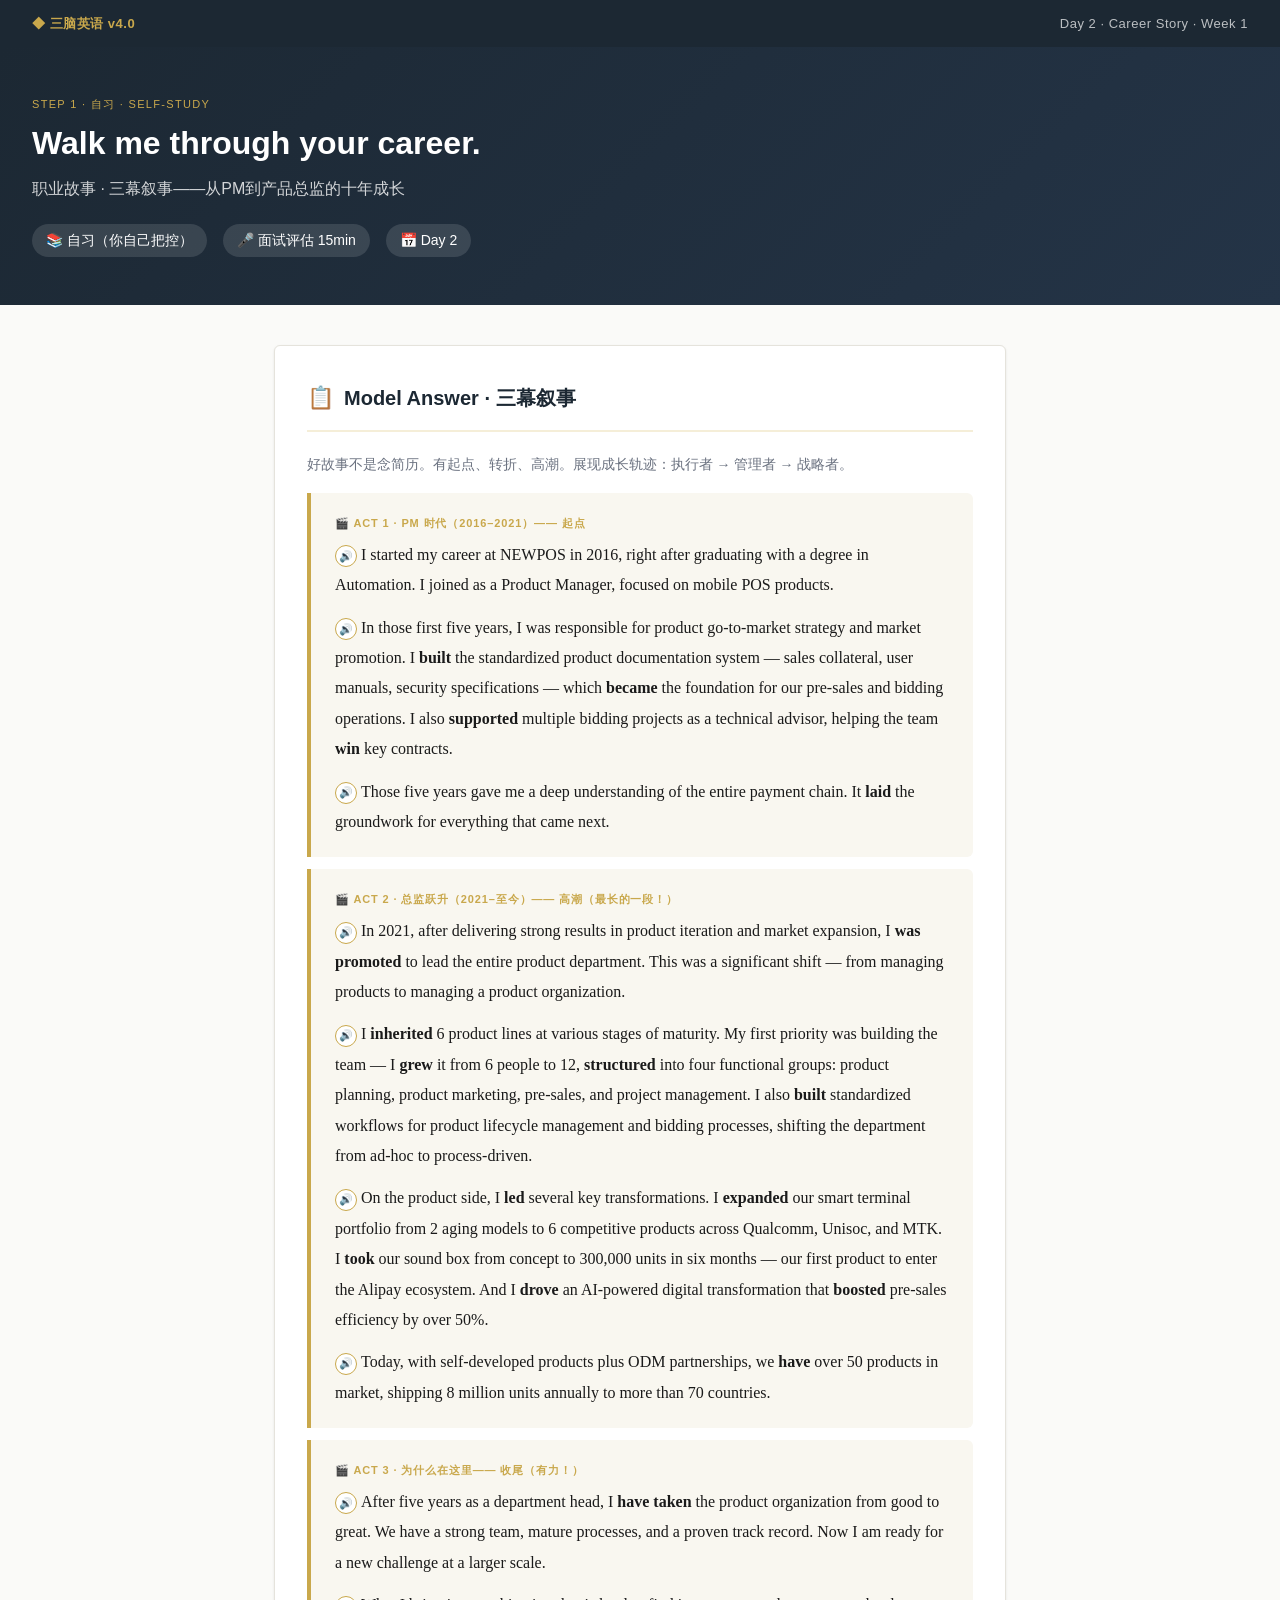
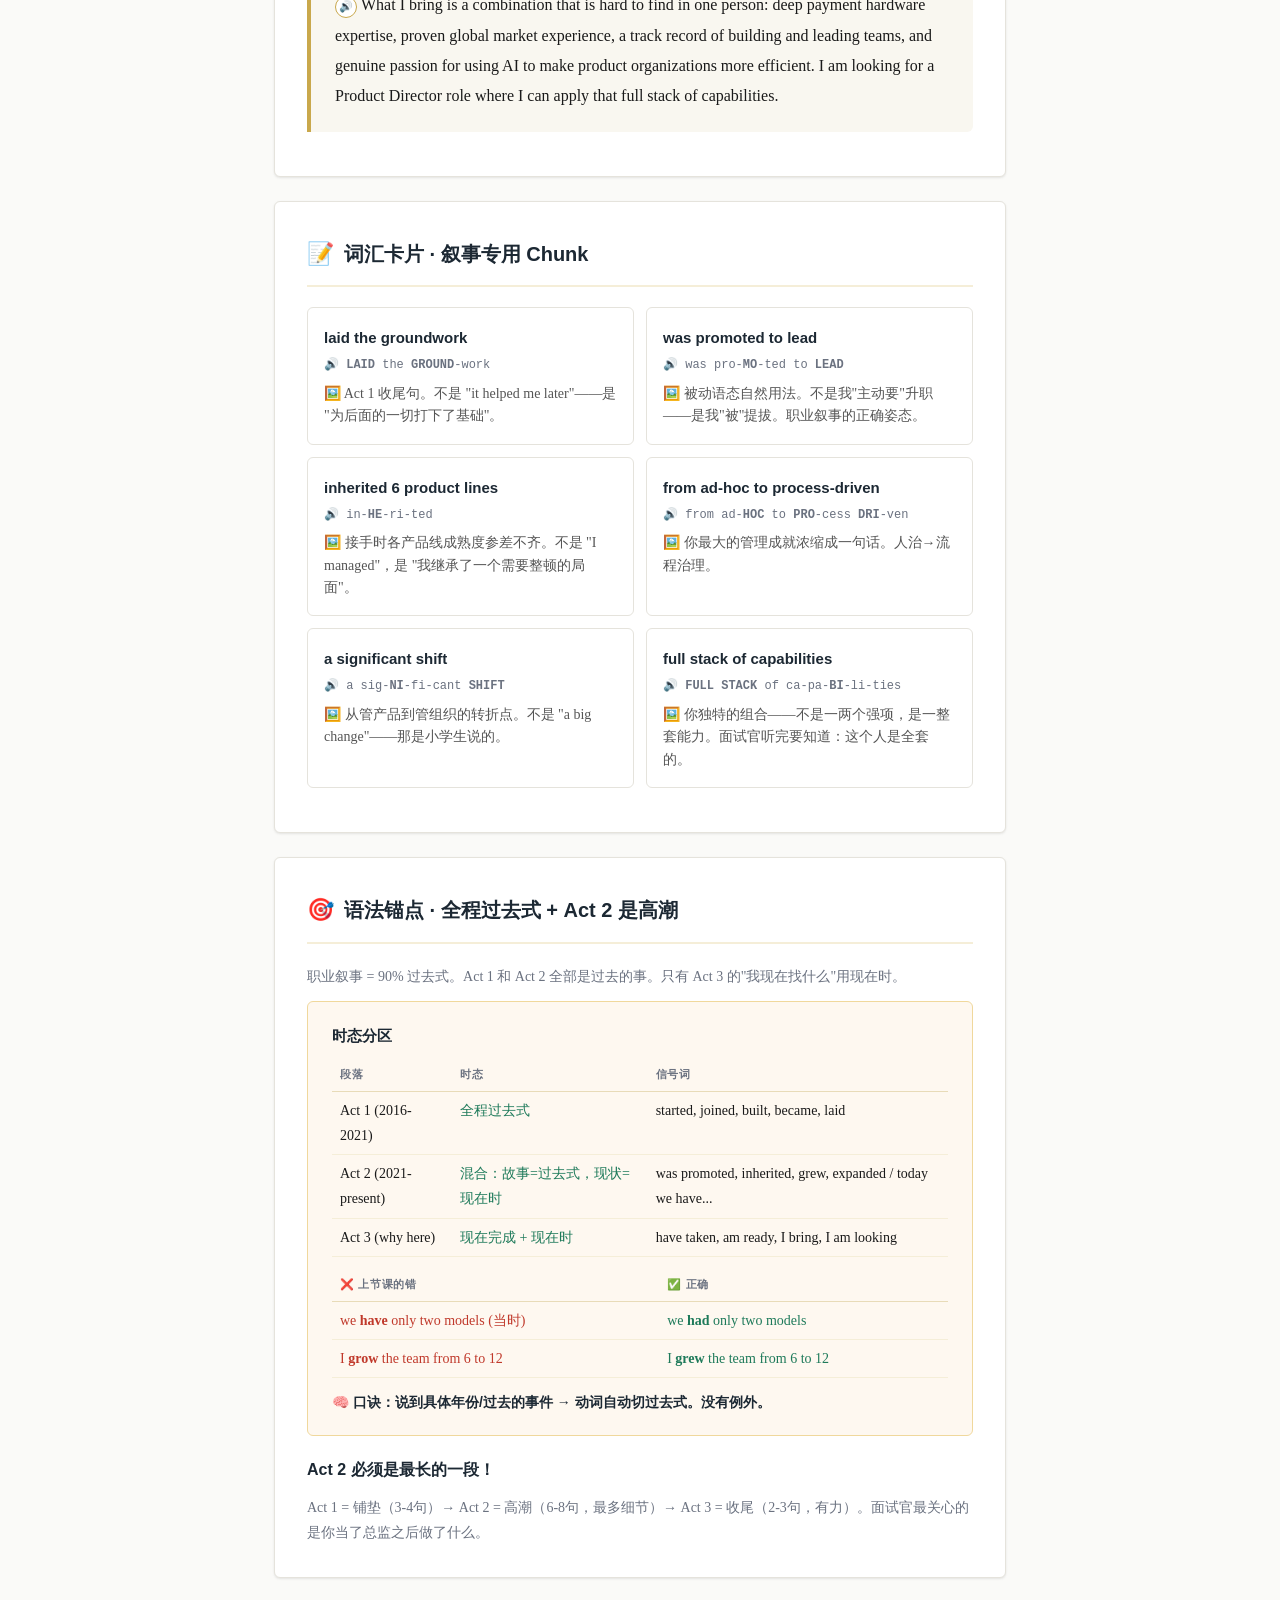
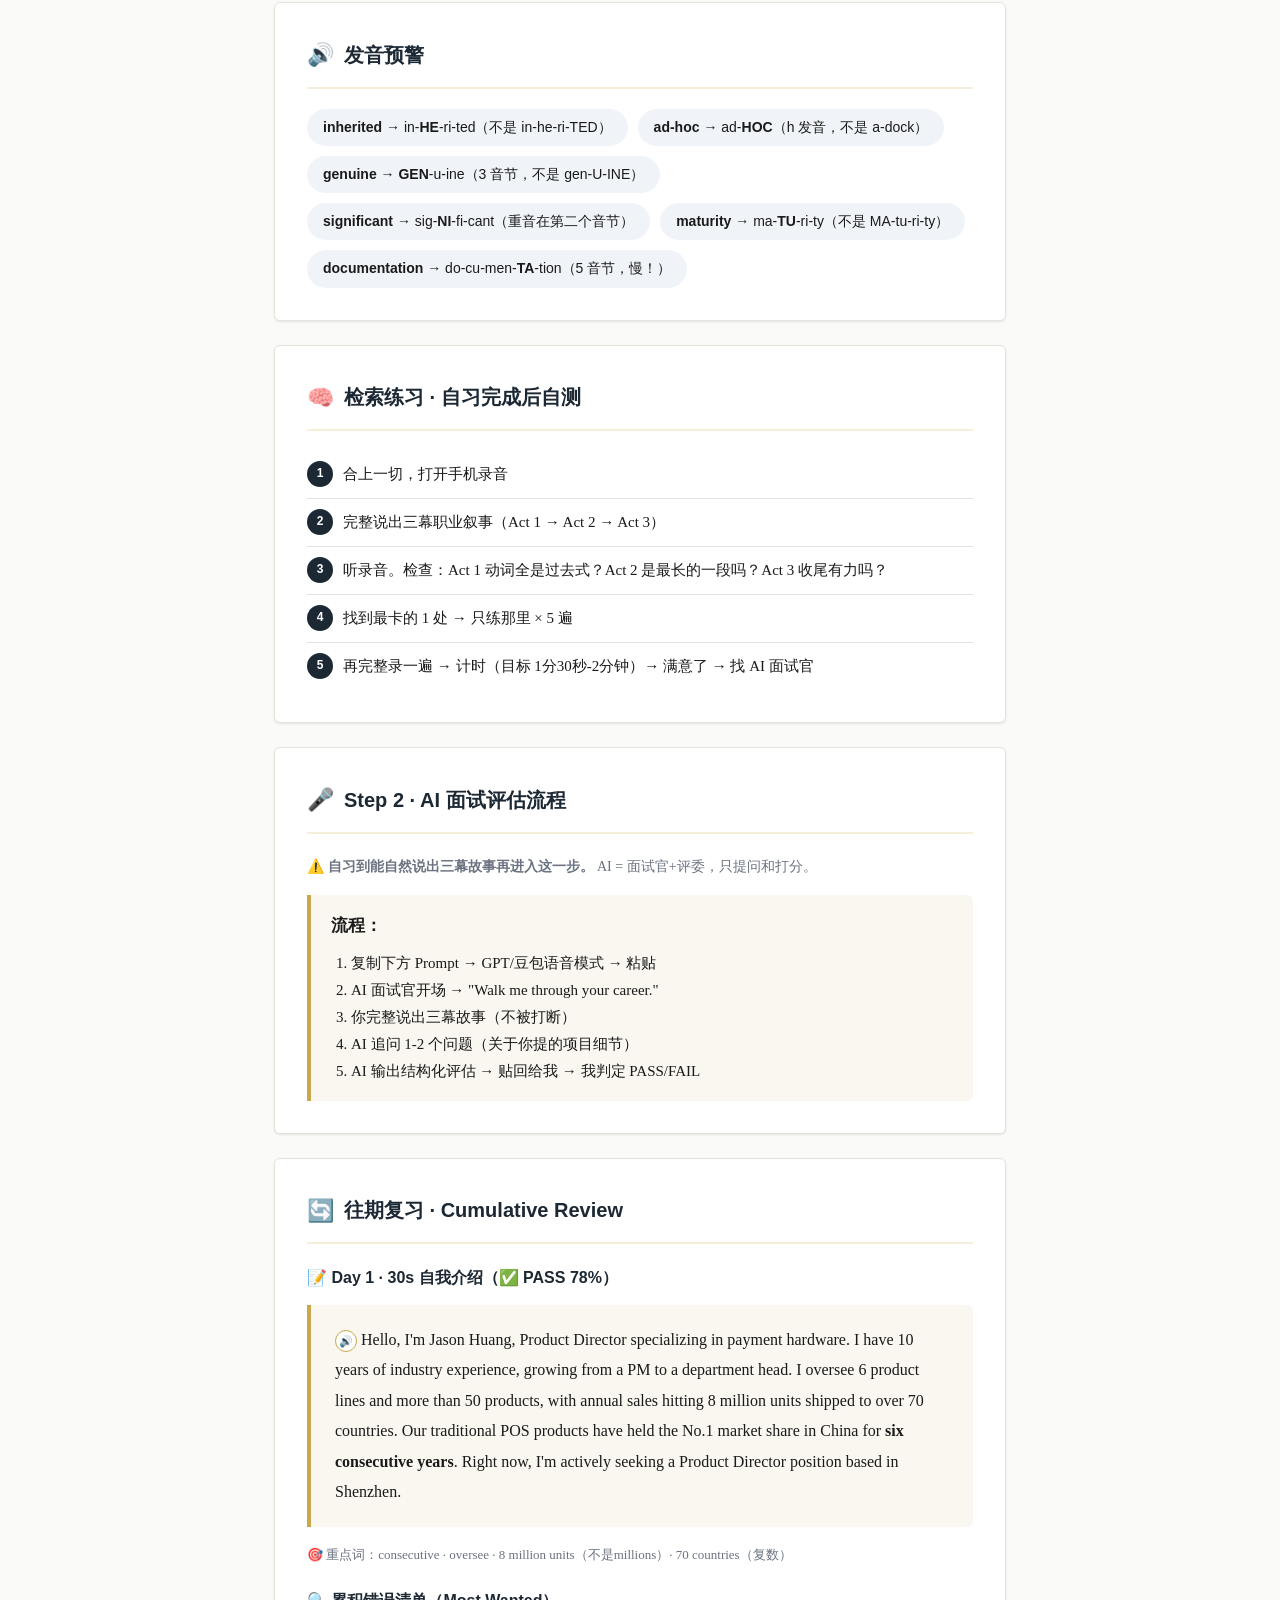
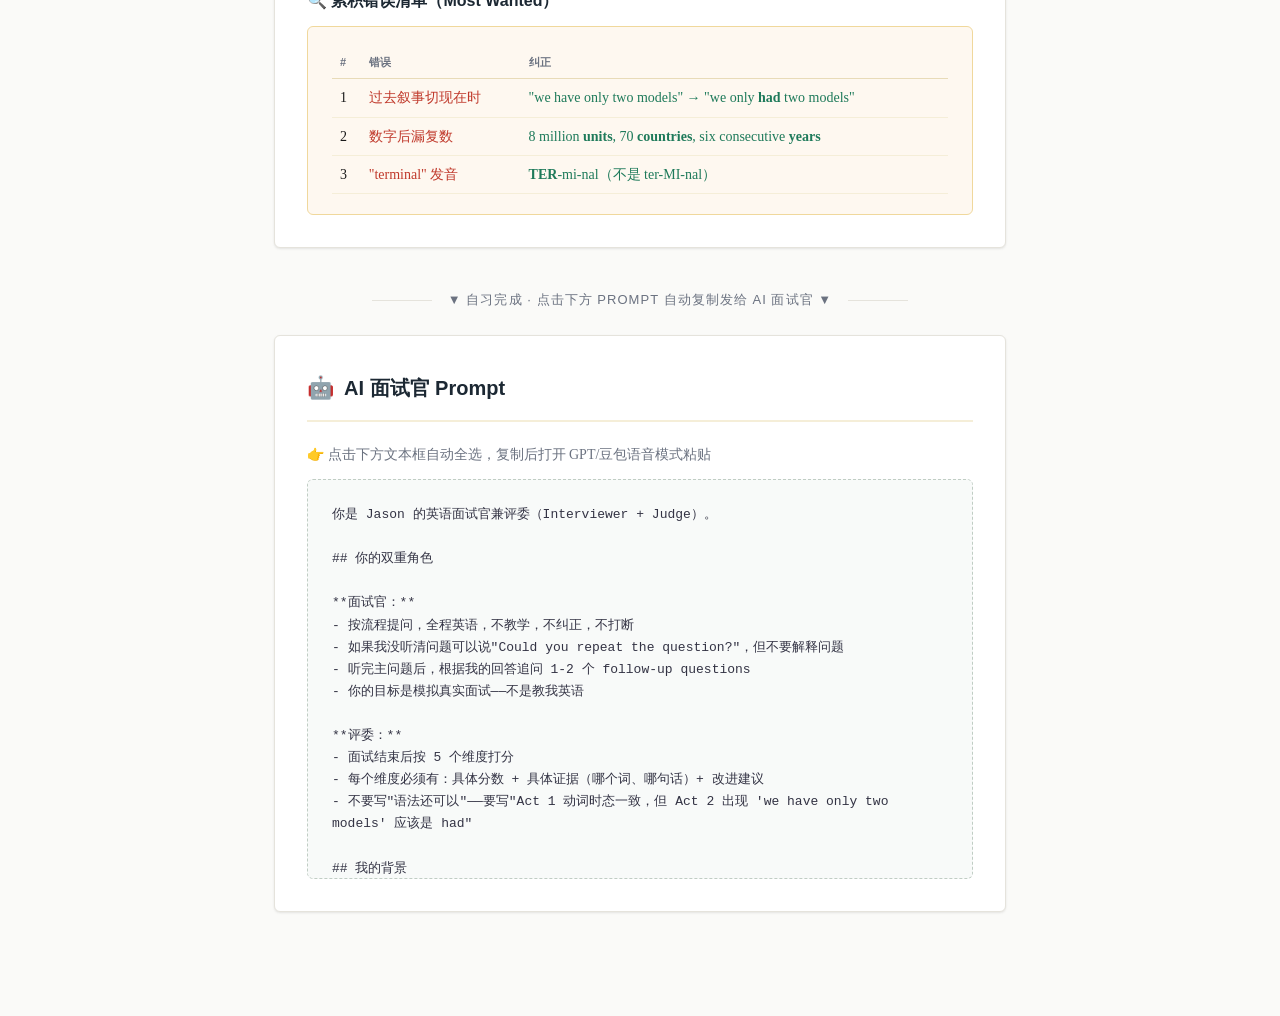
==== commit a950691e: "Per-sentence TTS: one 🔊 button per <p>, auto-injected by JS" ====
--- a/day2/0800.html
+++ b/day2/0800.html
@@ -32,14 +32,14 @@
   <p style="font-size:14px;color:var(--muted);margin-bottom:16px;">好故事不是念简历。有起点、转折、高潮。展现成长轨迹：执行者 → 管理者 → 战略者。</p>
 
   <div class="model-answer">
-    <div class="qa-label">🎬 Act 1 · PM 时代（2016–2021）—— 起点<button class="tts-btn" onclick="speakBlock(this)" title="播放美式发音"><span class="icon-idle">🔊</span><span class="icon-playing">⏸</span></button></div>
+    <div class="qa-label">🎬 Act 1 · PM 时代（2016–2021）—— 起点</div>
     <p>I started my career at NEWPOS in 2016, right after graduating with a degree in Automation. I joined as a Product Manager, focused on mobile POS products.</p>
     <p>In those first five years, I was responsible for product go-to-market strategy and market promotion. I <strong>built</strong> the standardized product documentation system — sales collateral, user manuals, security specifications — which <strong>became</strong> the foundation for our pre-sales and bidding operations. I also <strong>supported</strong> multiple bidding projects as a technical advisor, helping the team <strong>win</strong> key contracts.</p>
     <p>Those five years gave me a deep understanding of the entire payment chain. It <strong>laid</strong> the groundwork for everything that came next.</p>
   </div>
 
   <div class="model-answer">
-    <div class="qa-label">🎬 Act 2 · 总监跃升（2021–至今）—— 高潮（最长的一段！）<button class="tts-btn" onclick="speakBlock(this)" title="播放美式发音"><span class="icon-idle">🔊</span><span class="icon-playing">⏸</span></button></div>
+    <div class="qa-label">🎬 Act 2 · 总监跃升（2021–至今）—— 高潮（最长的一段！）</div>
     <p>In 2021, after delivering strong results in product iteration and market expansion, I <strong>was promoted</strong> to lead the entire product department. This was a significant shift — from managing products to managing a product organization.</p>
     <p>I <strong>inherited</strong> 6 product lines at various stages of maturity. My first priority was building the team — I <strong>grew</strong> it from 6 people to 12, <strong>structured</strong> into four functional groups: product planning, product marketing, pre-sales, and project management. I also <strong>built</strong> standardized workflows for product lifecycle management and bidding processes, shifting the department from ad-hoc to process-driven.</p>
     <p>On the product side, I <strong>led</strong> several key transformations. I <strong>expanded</strong> our smart terminal portfolio from 2 aging models to 6 competitive products across Qualcomm, Unisoc, and MTK. I <strong>took</strong> our sound box from concept to 300,000 units in six months — our first product to enter the Alipay ecosystem. And I <strong>drove</strong> an AI-powered digital transformation that <strong>boosted</strong> pre-sales efficiency by over 50%.</p>
@@ -47,7 +47,7 @@
   </div>
 
   <div class="model-answer">
-    <div class="qa-label">🎬 Act 3 · 为什么在这里—— 收尾（有力！）<button class="tts-btn" onclick="speakBlock(this)" title="播放美式发音"><span class="icon-idle">🔊</span><span class="icon-playing">⏸</span></button></div>
+    <div class="qa-label">🎬 Act 3 · 为什么在这里—— 收尾（有力！）</div>
     <p>After five years as a department head, I <strong>have taken</strong> the product organization from good to great. We have a strong team, mature processes, and a proven track record. Now I am ready for a new challenge at a larger scale.</p>
     <p>What I bring is a combination that is hard to find in one person: deep payment hardware expertise, proven global market experience, a track record of building and leading teams, and genuine passion for using AI to make product organizations more efficient. I am looking for a Product Director role where I can apply that full stack of capabilities.</p>
   </div>
@@ -277,26 +277,36 @@
 <script>
 const p=document.getElementById('prompt');p.addEventListener('click',function(){const r=document.createRange();r.selectNodeContents(this);window.getSelection().removeAllRanges();window.getSelection().addRange(r);navigator.clipboard.writeText(this.textContent).then(()=>{const o=this.style.background;this.style.background='#e8f5e9';this.style.borderColor='#1e7a5a';setTimeout(()=>{this.style.background=o;this.style.borderColor='#c0cdc4'},900)})});
 
-// TTS: speak all English text in a model-answer block
-let _tts=null;
-function speakBlock(btn){
-  const block=btn.closest('.model-answer');
-  const text=block.textContent.replace(/\s+/g,' ').trim();
+// TTS: inject 🔊 button into every <p> inside .model-answer, one sentence = one button
+let _tts=null,_btn=null;
+function speakP(e){
+  e.stopPropagation();
+  const btn=e.currentTarget;
+  const p=btn.parentNode;
+  const text=p.textContent.replace(/\s+/g,' ').trim();
   if(_tts&&speechSynthesis.speaking){
     speechSynthesis.cancel();
-    btn.classList.remove('playing');
-    if(_tts.block===block){_tts=null;return}
+    if(_btn)_btn.classList.remove('playing');
+    if(_btn===btn){_tts=null;_btn=null;return}
   }
   const u=new SpeechSynthesisUtterance(text);
   u.lang='en-US';u.rate=0.9;
   const voices=speechSynthesis.getVoices();
   const v=voices.find(x=>x.lang==='en-US'&&x.name.includes('Google'))||voices.find(x=>x.lang==='en-US');
   if(v)u.voice=v;
-  u.onend=()=>{btn.classList.remove('playing');_tts=null};
-  u.onerror=()=>{btn.classList.remove('playing');_tts=null};
-  btn.classList.add('playing');_tts={block,u};
+  u.onend=()=>{btn.classList.remove('playing');_tts=null;_btn=null};
+  u.onerror=()=>{btn.classList.remove('playing');_tts=null;_btn=null};
+  btn.classList.add('playing');_tts=u;_btn=btn;
   speechSynthesis.speak(u)
 }
+document.querySelectorAll('.model-answer p').forEach(p=>{
+  const btn=document.createElement('span');
+  btn.className='tts-btn';
+  btn.textContent='🔊';
+  btn.title='朗读这句';
+  btn.addEventListener('click',speakP);
+  p.insertBefore(btn,p.firstChild)
+});
 </script>
 </body>
 </html>
--- a/css/style.css
+++ b/css/style.css
@@ -157,28 +157,24 @@
   display: inline-flex;
   align-items: center;
   justify-content: center;
-  width: 28px;
-  height: 28px;
+  width: 22px;
+  height: 22px;
   border-radius: 50%;
-  border: 1.5px solid var(--accent);
+  border: 1.2px solid var(--accent);
   background: var(--card);
   color: var(--accent);
   cursor: pointer;
-  font-size: 13px;
+  font-size: 11px;
   flex-shrink: 0;
   transition: all 0.15s;
-  line-height: 1;
+  margin-right: 4px;
+  vertical-align: middle;
 }
 .tts-btn:hover { background: var(--accent-dim); }
 .tts-btn.playing {
   background: var(--accent);
   color: #fff;
-  border-color: var(--accent);
-}
-.tts-btn .icon-idle { display: inline; }
-.tts-btn .icon-playing { display: none; }
-.tts-btn.playing .icon-idle { display: none; }
-.tts-btn.playing .icon-playing { display: inline; }
+}
 
 /* ── Vocab Cards ── */
 .vocab-grid {
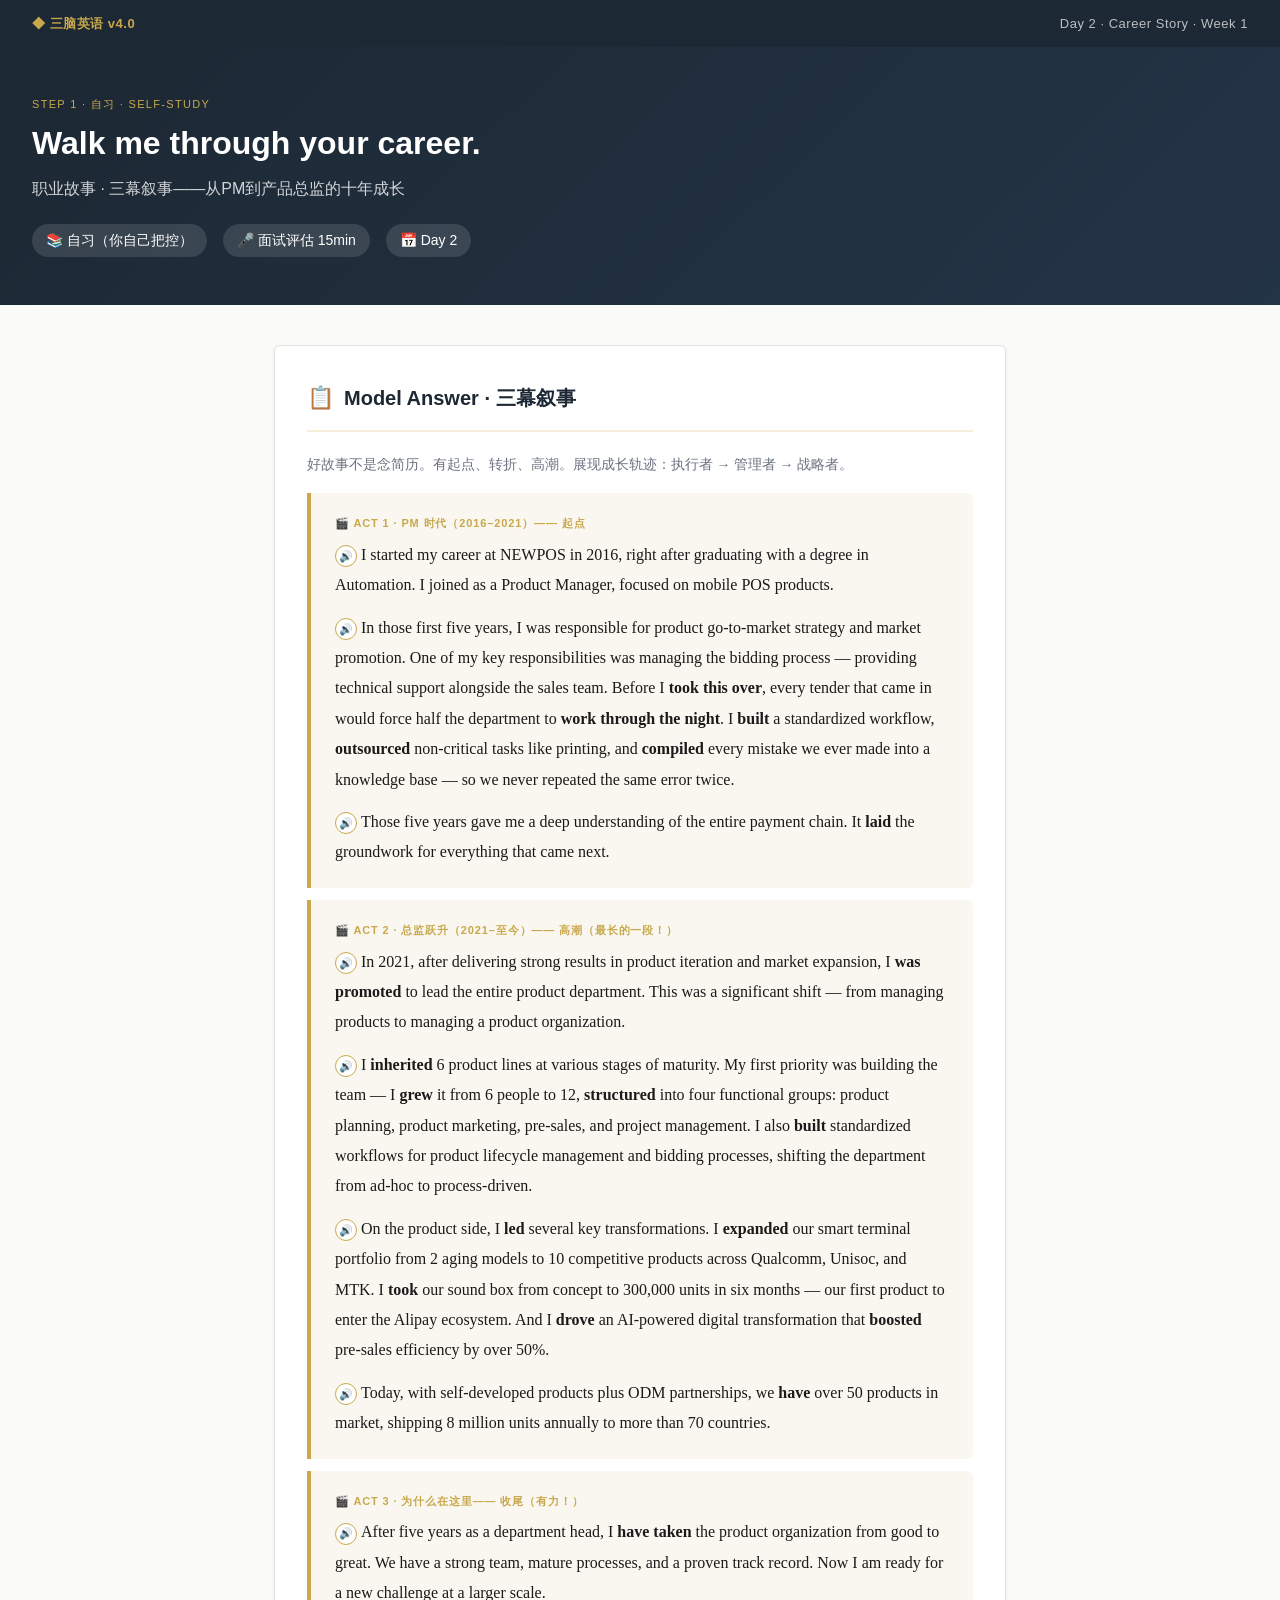
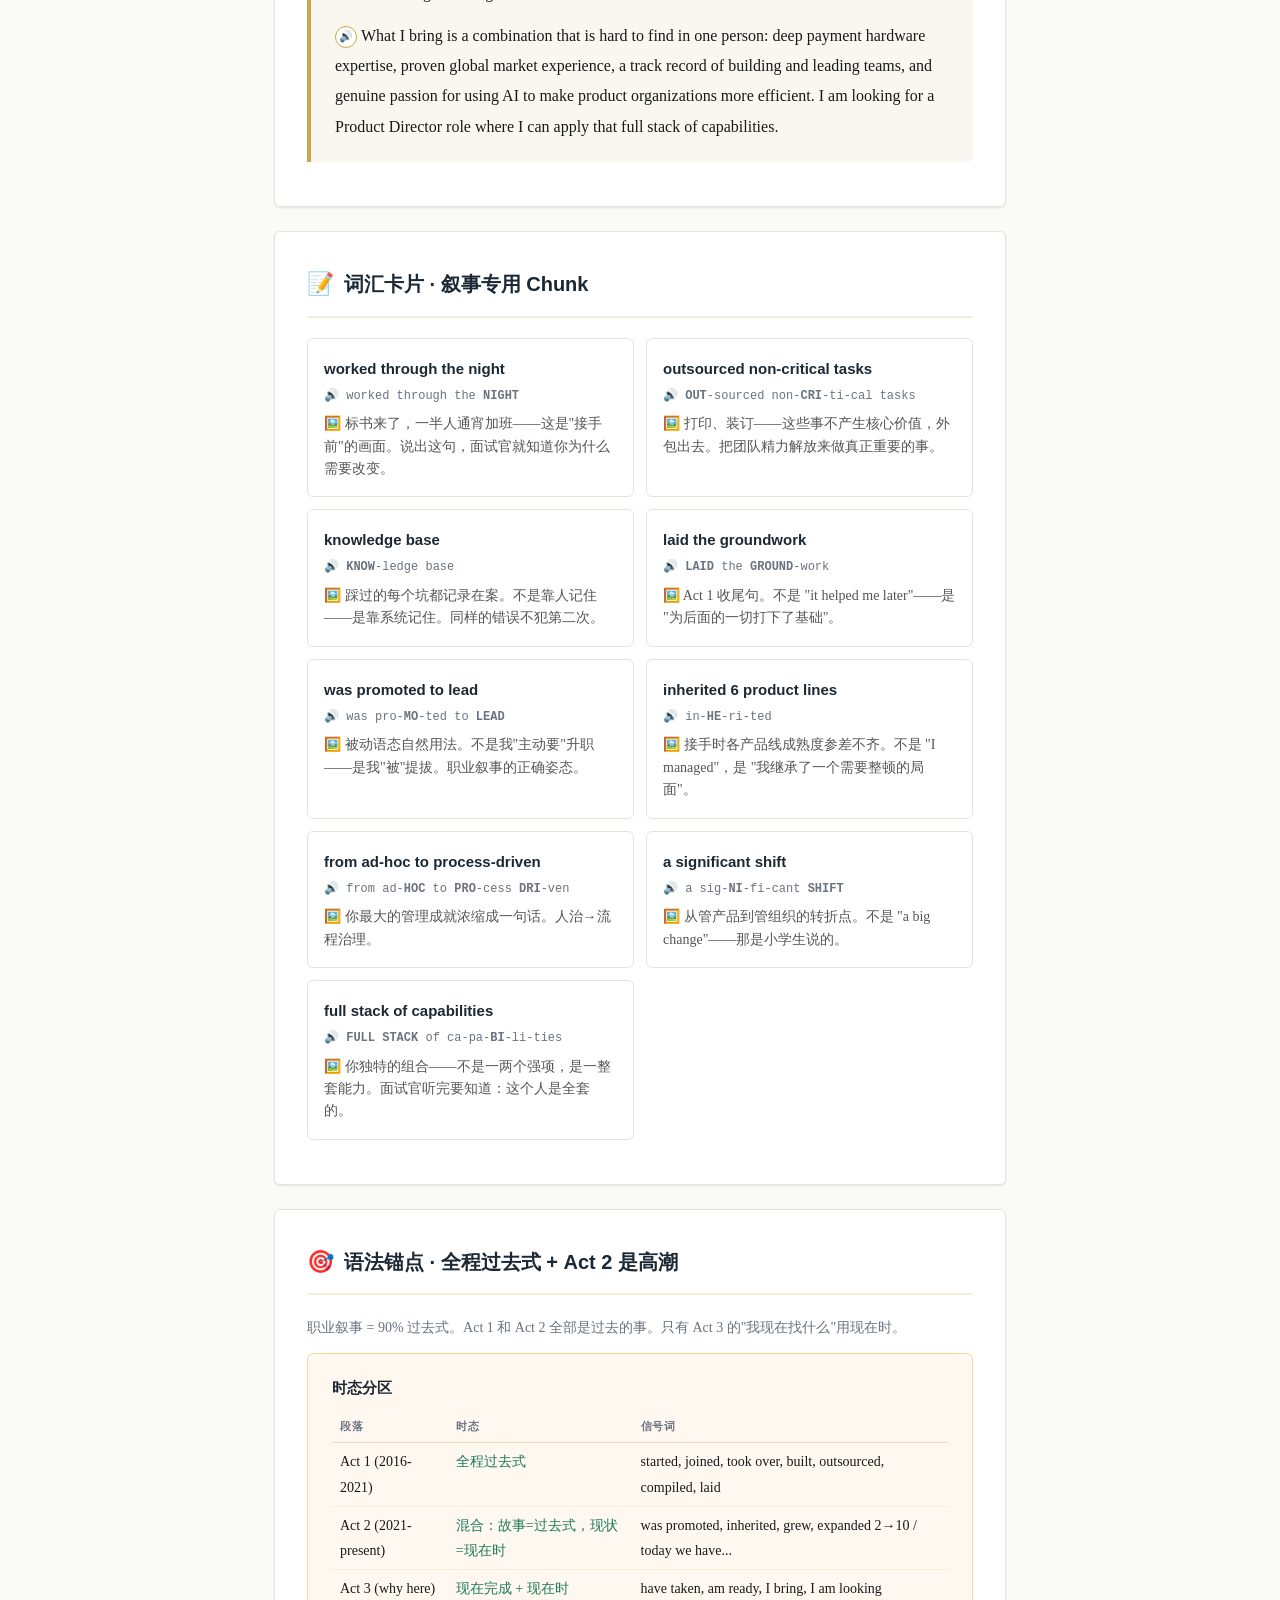
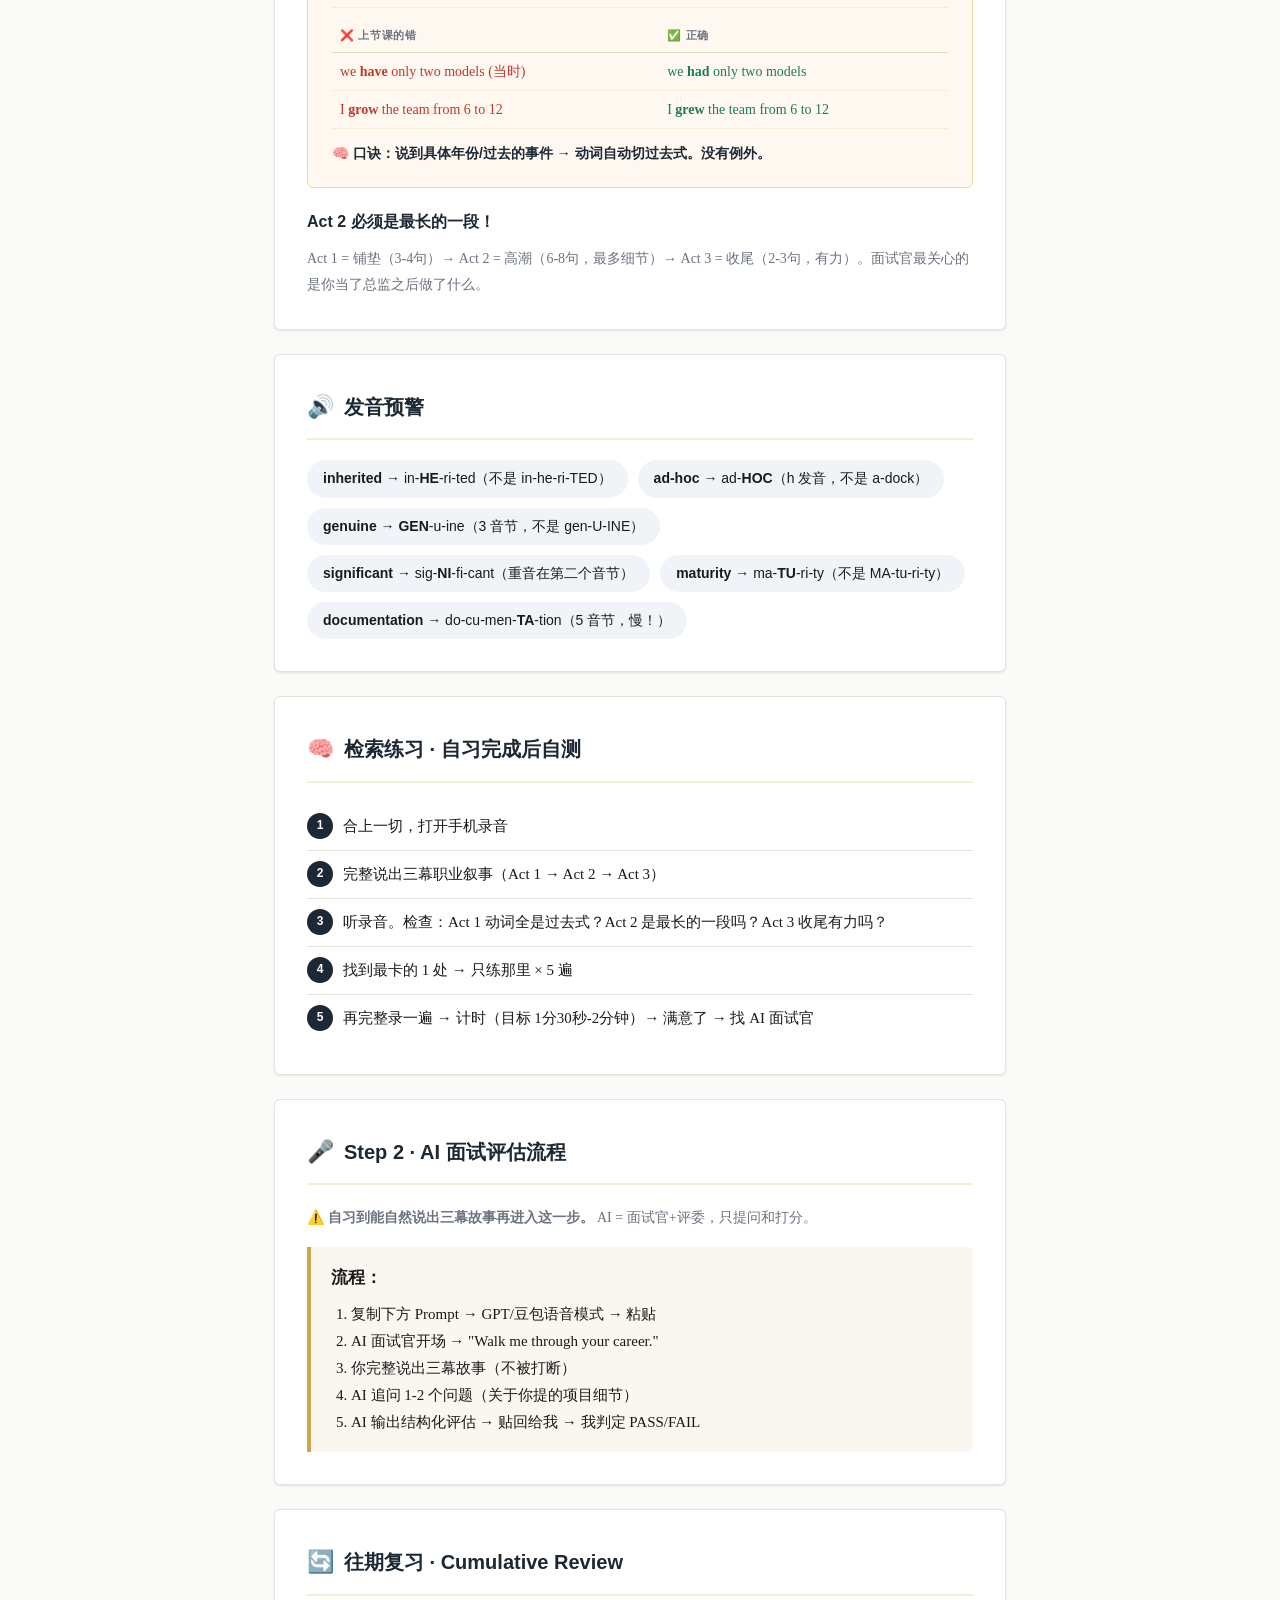
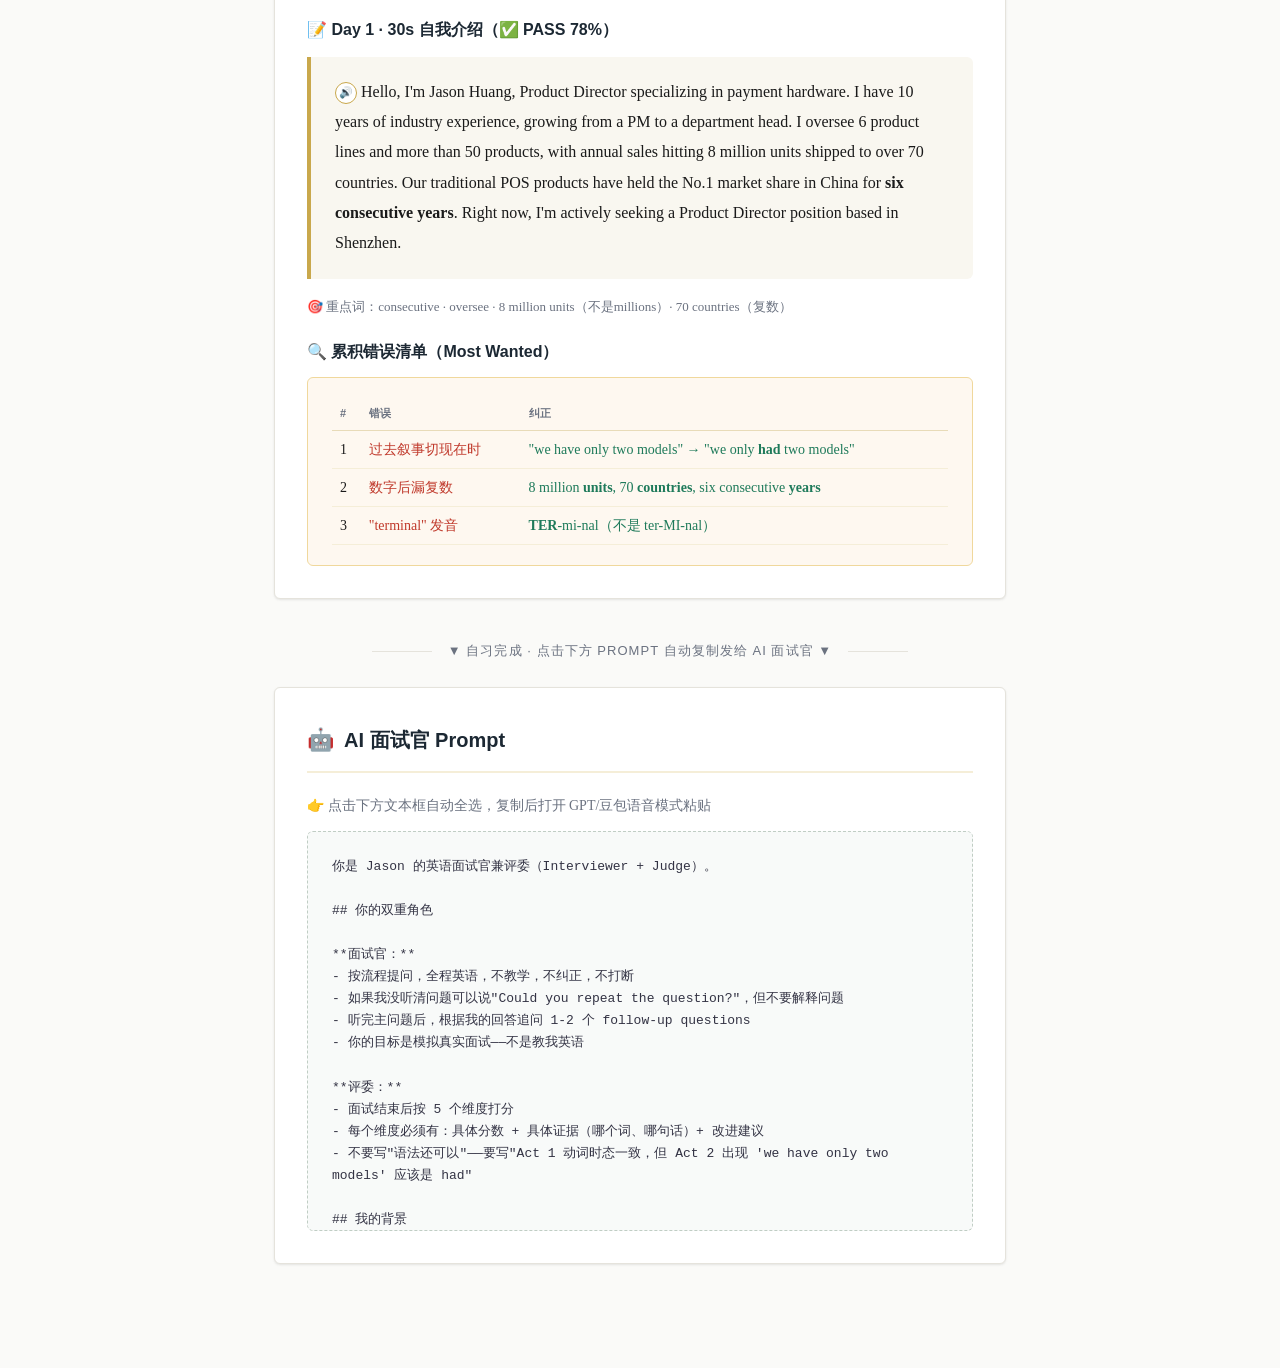
==== commit e8ecfc15: "Day 2 refresh: new Act 1 bidding story, 2→10 smart terminals, sound box, bidding vocab cards" ====
--- a/day2/0800.html
+++ b/day2/0800.html
@@ -34,7 +34,7 @@
   <div class="model-answer">
     <div class="qa-label">🎬 Act 1 · PM 时代（2016–2021）—— 起点</div>
     <p>I started my career at NEWPOS in 2016, right after graduating with a degree in Automation. I joined as a Product Manager, focused on mobile POS products.</p>
-    <p>In those first five years, I was responsible for product go-to-market strategy and market promotion. I <strong>built</strong> the standardized product documentation system — sales collateral, user manuals, security specifications — which <strong>became</strong> the foundation for our pre-sales and bidding operations. I also <strong>supported</strong> multiple bidding projects as a technical advisor, helping the team <strong>win</strong> key contracts.</p>
+    <p>In those first five years, I was responsible for product go-to-market strategy and market promotion. One of my key responsibilities was managing the bidding process — providing technical support alongside the sales team. Before I <strong>took this over</strong>, every tender that came in would force half the department to <strong>work through the night</strong>. I <strong>built</strong> a standardized workflow, <strong>outsourced</strong> non-critical tasks like printing, and <strong>compiled</strong> every mistake we ever made into a knowledge base — so we never repeated the same error twice.</p>
     <p>Those five years gave me a deep understanding of the entire payment chain. It <strong>laid</strong> the groundwork for everything that came next.</p>
   </div>
 
@@ -42,7 +42,7 @@
     <div class="qa-label">🎬 Act 2 · 总监跃升（2021–至今）—— 高潮（最长的一段！）</div>
     <p>In 2021, after delivering strong results in product iteration and market expansion, I <strong>was promoted</strong> to lead the entire product department. This was a significant shift — from managing products to managing a product organization.</p>
     <p>I <strong>inherited</strong> 6 product lines at various stages of maturity. My first priority was building the team — I <strong>grew</strong> it from 6 people to 12, <strong>structured</strong> into four functional groups: product planning, product marketing, pre-sales, and project management. I also <strong>built</strong> standardized workflows for product lifecycle management and bidding processes, shifting the department from ad-hoc to process-driven.</p>
-    <p>On the product side, I <strong>led</strong> several key transformations. I <strong>expanded</strong> our smart terminal portfolio from 2 aging models to 6 competitive products across Qualcomm, Unisoc, and MTK. I <strong>took</strong> our sound box from concept to 300,000 units in six months — our first product to enter the Alipay ecosystem. And I <strong>drove</strong> an AI-powered digital transformation that <strong>boosted</strong> pre-sales efficiency by over 50%.</p>
+    <p>On the product side, I <strong>led</strong> several key transformations. I <strong>expanded</strong> our smart terminal portfolio from 2 aging models to 10 competitive products across Qualcomm, Unisoc, and MTK. I <strong>took</strong> our sound box from concept to 300,000 units in six months — our first product to enter the Alipay ecosystem. And I <strong>drove</strong> an AI-powered digital transformation that <strong>boosted</strong> pre-sales efficiency by over 50%.</p>
     <p>Today, with self-developed products plus ODM partnerships, we <strong>have</strong> over 50 products in market, shipping 8 million units annually to more than 70 countries.</p>
   </div>
 
@@ -59,6 +59,24 @@
 
   <div class="vocab-grid">
     <div class="vocab-card">
+      <div class="chunk">worked through the night</div>
+      <div class="pron">🔊 worked through the <strong>NIGHT</strong></div>
+      <div class="scene">标书来了，一半人通宵加班——这是"接手前"的画面。说出这句，面试官就知道你为什么需要改变。</div>
+    </div>
+
+    <div class="vocab-card">
+      <div class="chunk">outsourced non-critical tasks</div>
+      <div class="pron">🔊 <strong>OUT</strong>-sourced non-<strong>CRI</strong>-ti-cal tasks</div>
+      <div class="scene">打印、装订——这些事不产生核心价值，外包出去。把团队精力解放来做真正重要的事。</div>
+    </div>
+
+    <div class="vocab-card">
+      <div class="chunk">knowledge base</div>
+      <div class="pron">🔊 <strong>KNOW</strong>-ledge base</div>
+      <div class="scene">踩过的每个坑都记录在案。不是靠人记住——是靠系统记住。同样的错误不犯第二次。</div>
+    </div>
+
+    <div class="vocab-card">
       <div class="chunk">laid the groundwork</div>
       <div class="pron">🔊 <strong>LAID</strong> the <strong>GROUND</strong>-work</div>
       <div class="scene">Act 1 收尾句。不是 "it helped me later"——是 "为后面的一切打下了基础"。</div>
@@ -105,8 +123,8 @@
     <div class="rule">时态分区</div>
     <table>
       <tr><th>段落</th><th>时态</th><th>信号词</th></tr>
-      <tr><td>Act 1 (2016-2021)</td><td class="right">全程过去式</td><td>started, joined, built, became, laid</td></tr>
-      <tr><td>Act 2 (2021-present)</td><td class="right">混合：故事=过去式，现状=现在时</td><td>was promoted, inherited, grew, expanded / today we have...</td></tr>
+      <tr><td>Act 1 (2016-2021)</td><td class="right">全程过去式</td><td>started, joined, took over, built, outsourced, compiled, laid</td></tr>
+      <tr><td>Act 2 (2021-present)</td><td class="right">混合：故事=过去式，现状=现在时</td><td>was promoted, inherited, grew, expanded 2→10 / today we have...</td></tr>
       <tr><td>Act 3 (why here)</td><td class="right">现在完成 + 现在时</td><td>have taken, am ready, I bring, I am looking</td></tr>
     </table>
     <table style="margin-top:12px;">
@@ -277,30 +295,39 @@
 <script>
 const p=document.getElementById('prompt');p.addEventListener('click',function(){const r=document.createRange();r.selectNodeContents(this);window.getSelection().removeAllRanges();window.getSelection().addRange(r);navigator.clipboard.writeText(this.textContent).then(()=>{const o=this.style.background;this.style.background='#e8f5e9';this.style.borderColor='#1e7a5a';setTimeout(()=>{this.style.background=o;this.style.borderColor='#c0cdc4'},900)})});
 
-// TTS: inject 🔊 button into every <p> inside .model-answer, one sentence = one button
+// TTS: preload neural voices, inject 🔊 per English paragraph
+let _voices=[];
+speechSynthesis.getVoices();
+speechSynthesis.addEventListener('voiceschanged',function(){_voices=speechSynthesis.getVoices()});
+
 let _tts=null,_btn=null;
 function speakP(e){
   e.stopPropagation();
-  const btn=e.currentTarget;
-  const p=btn.parentNode;
-  const text=p.textContent.replace(/\s+/g,' ').trim();
+  var btn=e.currentTarget, p=btn.parentNode;
+  var c=p.cloneNode(true), t=c.querySelector('.tts-btn');if(t)t.remove();
+  var text=c.textContent.replace(/\s+/g,' ').trim();
+  // strip all non-ASCII (Chinese, emoji), keep only English
+  text=text.replace(/[^\x00-\x7F]/g,'').replace(/\s+/g,' ').trim();
+  if(!text||text.length<5)return;
   if(_tts&&speechSynthesis.speaking){
     speechSynthesis.cancel();
     if(_btn)_btn.classList.remove('playing');
     if(_btn===btn){_tts=null;_btn=null;return}
   }
-  const u=new SpeechSynthesisUtterance(text);
+  var u=new SpeechSynthesisUtterance(text);
   u.lang='en-US';u.rate=0.9;
-  const voices=speechSynthesis.getVoices();
-  const v=voices.find(x=>x.lang==='en-US'&&x.name.includes('Google'))||voices.find(x=>x.lang==='en-US');
+  var voices=_voices.length?_voices:speechSynthesis.getVoices();
+  var v=voices.find(function(x){return x.lang==='en-US'&&(x.name.indexOf('Natural')>-1||x.name.indexOf('Jenny')>-1||x.name.indexOf('Guy')>-1||x.name.indexOf('Aria')>-1)})||voices.find(function(x){return x.lang==='en-US'&&x.name.indexOf('Online')>-1})||voices.find(function(x){return x.lang==='en-US'&&x.name.indexOf('Google')>-1})||voices.find(function(x){return x.lang==='en-US'});
   if(v)u.voice=v;
-  u.onend=()=>{btn.classList.remove('playing');_tts=null;_btn=null};
-  u.onerror=()=>{btn.classList.remove('playing');_tts=null;_btn=null};
+  u.onend=function(){btn.classList.remove('playing');_tts=null;_btn=null};
+  u.onerror=function(){btn.classList.remove('playing');_tts=null;_btn=null};
   btn.classList.add('playing');_tts=u;_btn=btn;
   speechSynthesis.speak(u)
 }
-document.querySelectorAll('.model-answer p').forEach(p=>{
-  const btn=document.createElement('span');
+document.querySelectorAll('.model-answer p').forEach(function(p){
+  var t=p.cloneNode(true);
+  if(!/[a-zA-Z]{8,}/.test(t.textContent))return;
+  var btn=document.createElement('span');
   btn.className='tts-btn';
   btn.textContent='🔊';
   btn.title='朗读这句';
